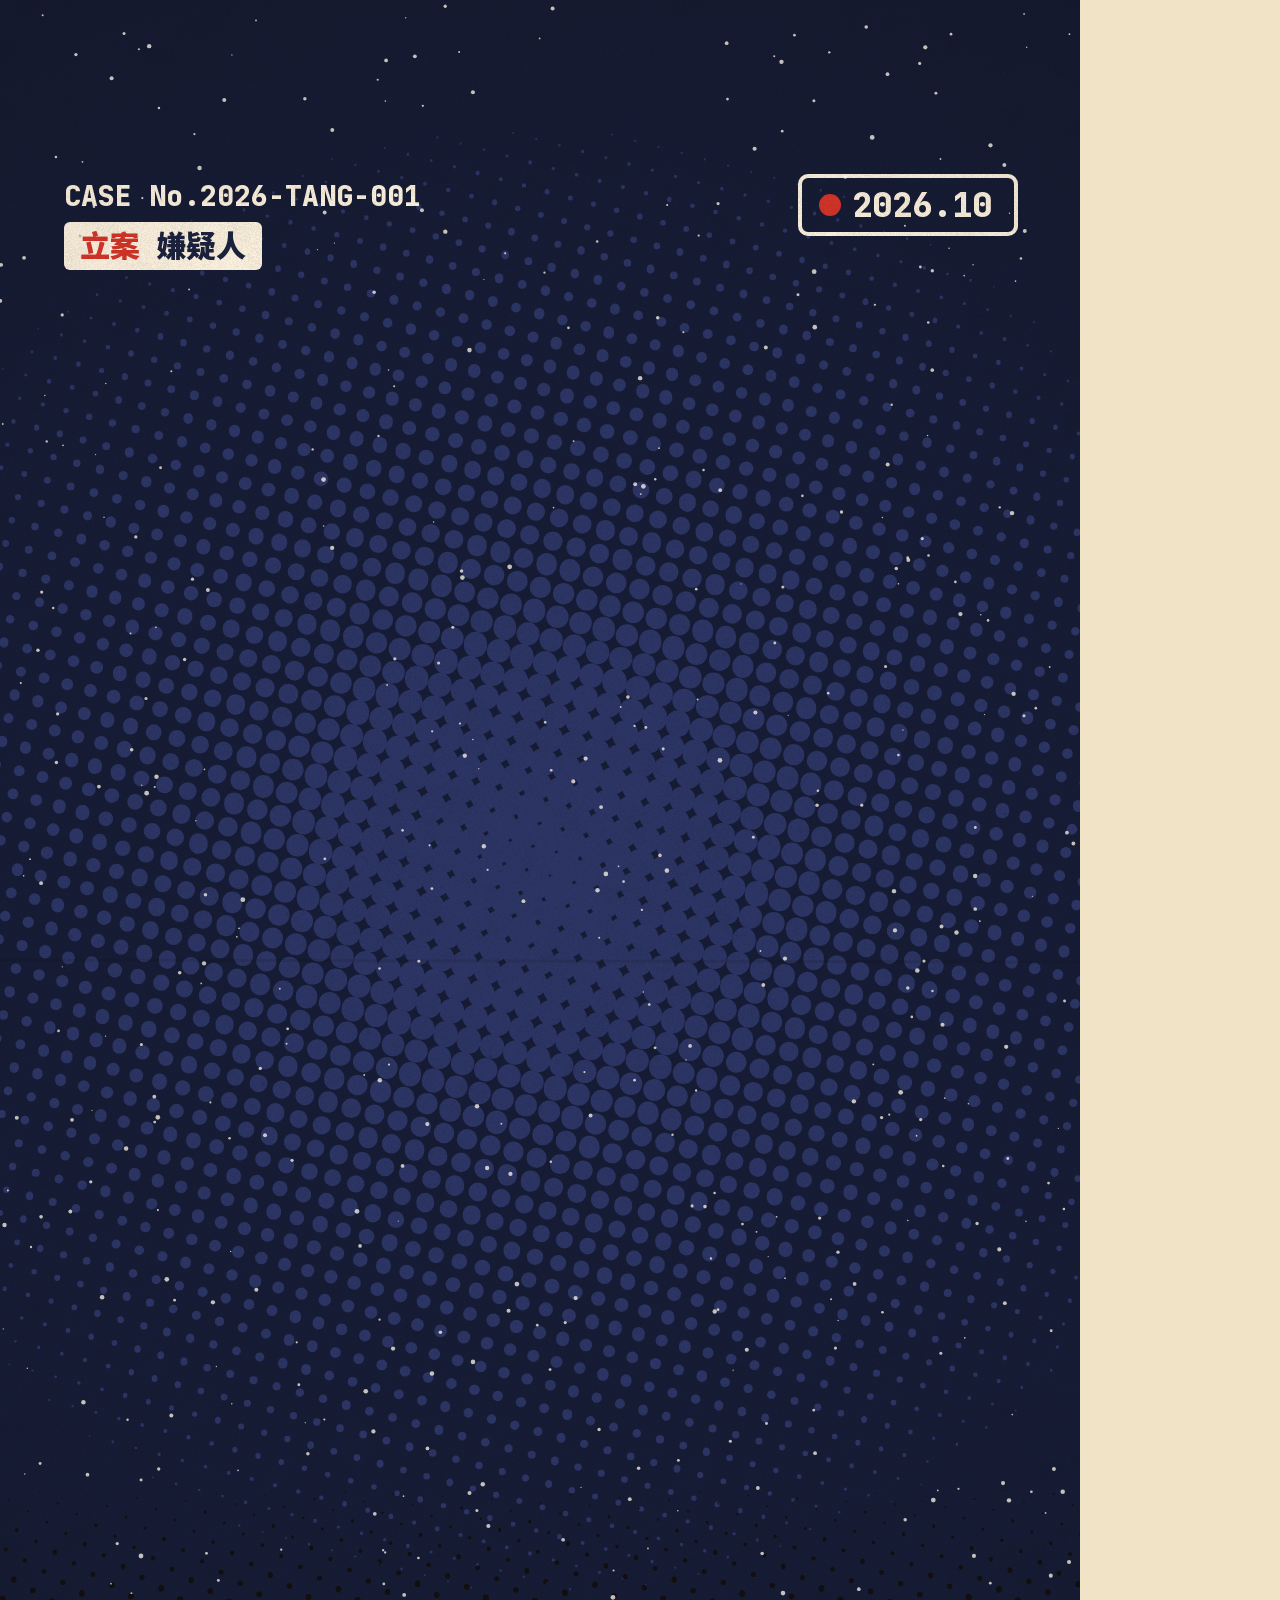
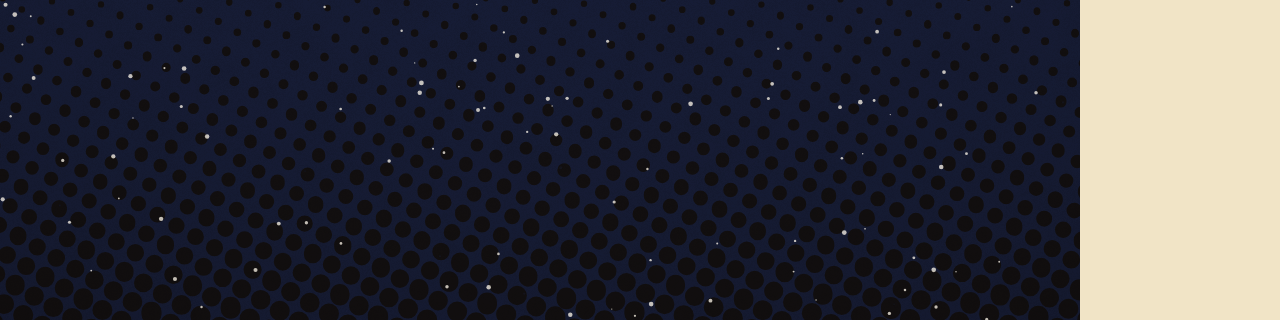
==== sugar-case-file/index.html @ 082db628 "Add 糖的案卷 (Sugar Case File) short film project Vertical 9:16 halftone-dossier film built with lemo-op" ====
<!doctype html>
<html lang="zh-CN">
<head>
<meta charset="utf-8">
<title>糖的案卷</title>
<link rel="stylesheet" href="fonts.css">
<style>
  html, body { margin: 0; width: 1080px; height: 1920px; overflow: hidden; background: #F1E4C6; }
  svg, canvas { position: absolute; left: 0; top: 0; width: 1080px; height: 1920px; }
  #paper { mix-blend-mode: multiply; pointer-events: none; }
  #fx { pointer-events: none; }
  .mul { mix-blend-mode: multiply; }
</style>
</head>
<body>
<svg id="stage" viewBox="0 0 1080 1920" xmlns="http://www.w3.org/2000/svg">
  <defs>
    <filter id="boil" x="-10%" y="-10%" width="120%" height="120%">
      <feTurbulence id="boilT" type="fractalNoise" baseFrequency="0.022" numOctaves="2" seed="1" result="w"/>
      <feDisplacementMap in="SourceGraphic" in2="w" scale="5" xChannelSelector="R" yChannelSelector="G" result="d"/>
      <feTurbulence type="fractalNoise" baseFrequency="0.75" numOctaves="2" seed="4" result="g"/>
      <feColorMatrix in="g" type="matrix" values="0 0 0 0 0  0 0 0 0 0  0 0 0 0 0  0 0 0 -22 15.2" result="gm"/>
      <feComposite in="d" in2="gm" operator="in"/>
    </filter>
    <filter id="stampInk" x="-10%" y="-10%" width="120%" height="120%">
      <feTurbulence type="fractalNoise" baseFrequency="0.04" numOctaves="3" seed="11" result="w"/>
      <feDisplacementMap in="SourceGraphic" in2="w" scale="7" xChannelSelector="R" yChannelSelector="G" result="d"/>
      <feTurbulence type="fractalNoise" baseFrequency="0.55" numOctaves="3" seed="21" result="g"/>
      <feColorMatrix in="g" type="matrix" values="0 0 0 0 0  0 0 0 0 0  0 0 0 0 0  0 0 0 -9 5.9" result="gm"/>
      <feComposite in="d" in2="gm" operator="in"/>
    </filter>
    <clipPath id="frameClip"><rect width="1080" height="1920"/></clipPath>
  </defs>
  <g clip-path="url(#frameClip)">
    <g id="cam"><g id="world"></g></g>
    <g id="caps"></g>
    <g id="hud"></g>
    <g id="wipe"></g>
    <rect id="flash" width="1080" height="1920" fill="#FFFFFF" opacity="0"/>
    <rect id="fade" width="1080" height="1920" fill="#1C2340" opacity="0"/>
  </g>
</svg>
<canvas id="paper" width="1080" height="1920"></canvas>
<canvas id="fx" width="1080" height="1920"></canvas>

<script>
// ============================================================
// 基础
// ============================================================
const NS = 'http://www.w3.org/2000/svg';
const W = 1080, H = 1920, FPS = 30;
const C = {
  paper: '#F1E4C6', navy: '#1C2340', caramel: '#C8834A', yellow: '#F5C518', red: '#D8352A', mint: '#3FA7A0',
  cream: '#FFF6E6', night: '#161C36', night2: '#2C3566', light: '#F8EFD9',
};
const F = {
  serif: "'Noto Serif SC'", cute: "'ZCOOL KuaiLe'", bagel: "'Bagel Fat One'",
  mono: "'JetBrains Mono', 'Noto Sans SC'", sans: "'Noto Sans SC'",
};
// 时间轴（单一来源；配音完成后按实测重排）
const TL = window.TL = {
  open: 0, mug: 1.7, hide: 3.6, blood: 8.6, c1: 15.0, c1b: 21.8, c1c: 26.8, c2: 31.6, c3: 41.6, c4: 50.2, c5: 55.8,
  board: 63.0, disguise: 65.2, verdict: 72.8, close: 84.2, end: 89.8, dur: 93.5,
};
const DUR = TL.dur;
// 字幕卡：口播原句（[文本, 关键词...]）
const CAPS = [
  [0.2, 1.9, '立案。嫌疑人：糖。', ['立案', '糖']],
  [1.9, 3.8, '藏身地点：你手里这杯全糖奶茶。', ['全糖奶茶']],
  [3.8, 8.6, '一大杯大约30多克，差不多8块方糖。', ['30多克', '8块方糖']],
  [8.6, 12.0, '而你全身血液里的糖，加起来只有4克左右。', ['4克']],
  [12.0, 14.9, '一口气灌进去七八倍，身体怎么收场？', ['七八倍']],
  [15.1, 17.2, '罪状一：累垮胰岛素。', ['累垮胰岛素']],
  [17.2, 19.4, '糖冲进血液，血糖猛涨，', ['血糖猛涨']],
  [19.4, 21.8, '胰腺紧急派出胰岛素去处理。', ['胰岛素']],
  [21.8, 25.0, '天天这样，细胞对胰岛素越来越不理睬，', ['不理睬']],
  [25.0, 26.8, '这叫胰岛素抵抗。', ['胰岛素抵抗']],
  [26.8, 29.4, '研究发现，每天多喝一份含糖饮料，', ['一份']],
  [29.4, 31.6, '2型糖尿病风险约高18%。', ['18%']],
  [31.6, 34.2, '罪状二：把肝脏变成脂肪仓库。', ['脂肪仓库']],
  [34.2, 36.6, '糖里的果糖主要由肝脏处理，', ['果糖']],
  [36.6, 39.6, '喝多了，肝脏就把它变成脂肪囤起来，', ['脂肪']],
  [39.6, 41.6, '时间长了，就是脂肪肝。', ['脂肪肝']],
  [41.6, 43.6, '罪状三：让皮肤变老。', ['皮肤变老']],
  [43.6, 46.0, '多余的糖粘在胶原蛋白上，', ['胶原蛋白']],
  [46.0, 47.8, '形成“糖化终产物”，', ['糖化终产物']],
  [47.8, 50.2, '皮肤失去弹性，更容易长皱纹。', ['皱纹']],
  [50.2, 52.0, '罪状四：腐蚀牙齿。', ['腐蚀牙齿']],
  [52.0, 54.0, '嘴里的细菌吃糖、吐酸，', ['吐酸']],
  [54.0, 55.8, '牙齿一点点被蛀空。', ['蛀空']],
  [55.8, 57.8, '罪状五：悄悄让你变胖。', ['变胖']],
  [57.8, 60.2, '用不完的糖最后变成脂肪，', ['脂肪']],
  [60.2, 63.0, '而喝下去的热量，偏偏最不顶饱。', ['最不顶饱']],
  [65.2, 67.2, '它最狡猾的是伪装：', ['伪装']],
  [67.2, 69.4, '标着“不另外加糖”的奶茶，', ['不另外加糖']],
  [69.4, 72.6, '检测出来每100克仍有约4克糖。', ['约4克糖']],
  [73.2, 76.0, '宣判：《中国居民膳食指南》建议，', ['宣判']],
  [76.0, 78.6, '成年人每天添加糖不超过50克，', ['50克']],
  [78.6, 80.6, '最好控制在25克以下。', ['25克']],
  [80.6, 83.4, '一杯全糖奶茶，就已经越过了这条线。', ['越过了这条线']],
  [84.4, 86.0, '不是一口都不能喝，', []],
  [86.0, 88.0, '是别天天喝、别喝全糖。', ['别天天喝', '别喝全糖']],
  [88.0, 89.8, '结案。', ['结案']],
  [90.0, 93.3, '关注我，复杂的事讲清楚。', ['复杂的事讲清楚']],
];

function el(tag, attrs = {}, parent) {
  const e = document.createElementNS(NS, tag);
  for (const k in attrs) e.setAttribute(k, attrs[k]);
  if (parent) parent.appendChild(e);
  return e;
}
function txt(parent, str, attrs) { const e = el('text', attrs, parent); e.textContent = str; return e; }
function tf(e, x = 0, y = 0, s = 1, r = 0, sy) {
  e.setAttribute('transform', `translate(${x.toFixed(2)} ${y.toFixed(2)}) rotate(${r.toFixed(2)}) scale(${s.toFixed(4)} ${(sy ?? s).toFixed(4)})`);
}
function op(e, o) { e.setAttribute('opacity', Math.max(0, Math.min(1, o)).toFixed(3)); }
function show(e, v) { e.style.display = v ? '' : 'none'; }
const clamp = (x, a = 0, b = 1) => Math.max(a, Math.min(b, x));
const seg = (t, a, b) => clamp((t - a) / (b - a));
const lerp = (a, b, p) => a + (b - a) * p;
const E = {
  out: p => 1 - Math.pow(1 - p, 3),
  in: p => p * p * p,
  io: p => p < .5 ? 4 * p * p * p : 1 - Math.pow(-2 * p + 2, 3) / 2,
  back: p => { const c = 1.9; return 1 + (c + 1) * Math.pow(p - 1, 3) + c * Math.pow(p - 1, 2); },
};
const pop = (t, t0, d = 0.35) => t < t0 ? 0 : E.back(seg(t, t0, t0 + d));
function rng(seed) { return () => { seed |= 0; seed = seed + 0x6D2B79F5 | 0; let t = Math.imul(seed ^ seed >>> 15, 1 | seed); t = t + Math.imul(t ^ t >>> 7, 61 | t) ^ t; return ((t ^ t >>> 14) >>> 0) / 4294967296; }; }
const mctx = document.createElement('canvas').getContext('2d');
function measure(str, size, family, weight = 900) { mctx.font = `${weight} ${size}px ${family}`; return mctx.measureText(str).width; }
// 落地挤压：保持体积
function squash(t, t0, amt = 0.22, k = 9) { if (t < t0) return 1; const a = t - t0; return 1 + amt * Math.cos(a * 22) * Math.exp(-a * k); }

// ---------- 逐字文字 ----------
function chars(parent, str, o) {
  const { x, y, size, family, weight = 900, fill = C.navy, anchor = 'start', ls = 0, shadow, stroke, sw = 0 } = o;
  const g = el('g', {}, parent);
  const arr = [...str];
  const widths = arr.map(c => measure(c, size, family, weight));
  const total = widths.reduce((a, b) => a + b, 0) + ls * (arr.length - 1);
  let cx = anchor === 'middle' ? x - total / 2 : anchor === 'end' ? x - total : x;
  const items = arr.map((ch, i) => {
    const cg = el('g', {}, g);
    const base = { x: 0, y: 0, 'font-size': size, 'font-family': family, 'font-weight': weight, 'text-anchor': 'middle' };
    if (shadow) txt(cg, ch, { ...base, x: shadow.dx, y: shadow.dy, fill: shadow.fill, class: 'mul' });
    const st = stroke ? { stroke, 'stroke-width': sw, 'paint-order': 'stroke', 'stroke-linejoin': 'round' } : {};
    txt(cg, ch, { ...base, fill, ...st });
    const it = { g: cg, x: cx + widths[i] / 2, y, w: widths[i], size };
    cx += widths[i] + ls;
    tf(cg, it.x, it.y);
    return it;
  });
  return { g, items, total, str };
}
function charsPop(c, t, t0, stagger = 0.06, d = 0.38, from = 70) {
  c.items.forEach((it, i) => {
    const s = t0 + i * stagger;
    const p = seg(t, s, s + d);
    const h = it.size * 0.35;
    if (t < s) { op(it.g, 0); return; }
    op(it.g, 1);
    const sc = E.back(p);
    const sq = 1 + 0.25 * Math.sin(p * Math.PI) * (1 - p);
    it.g.setAttribute('transform', `translate(${it.x} ${it.y + from * (1 - E.out(p))}) translate(0 ${-h}) scale(${(sc / sq).toFixed(3)} ${(sc * sq).toFixed(3)}) translate(0 ${h})`);
  });
}
const HL = (parent, str, x, y, size = 130, fill = C.navy, sh = C.caramel) =>
  chars(parent, str, { x, y, size, family: F.serif, fill, shadow: { fill: sh, dx: 8, dy: 8 } });

// ---------- 半调网点 ----------
function halftone(parent, { x0 = 0, y0 = 0, w = W, h = H, step = 22, angle = 15, color, f, maxK = 0.64 }) {
  const a = angle * Math.PI / 180, ca = Math.cos(a), sa = Math.sin(a);
  const n = Math.ceil(Math.hypot(w, h) / step / 2) + 2;
  let d = '';
  for (let i = -n; i <= n; i++) for (let j = -n; j <= n; j++) {
    const u = i * step, v = j * step;
    const x = x0 + w / 2 + u * ca - v * sa, y = y0 + h / 2 + u * sa + v * ca;
    if (x < x0 - step || x > x0 + w + step || y < y0 - step || y > y0 + h + step) continue;
    const s = clamp(f(x, y)); if (s < 0.05) continue;
    const r = s * step * maxK;
    d += `M${(x - r).toFixed(1)} ${y.toFixed(1)}a${r.toFixed(1)} ${r.toFixed(1)} 0 1 0 ${(2 * r).toFixed(1)} 0a${r.toFixed(1)} ${r.toFixed(1)} 0 1 0 ${(-2 * r).toFixed(1)} 0`;
  }
  return el('path', { d, fill: color }, parent);
}
const radial = (cx, cy, R, pw = 1.2) => (x, y) => Math.pow(clamp(1 - Math.hypot(x - cx, y - cy) / R), pw);
const edge = (R = 1100, pw = 1.6) => (x, y) => Math.pow(clamp(Math.hypot((x - 540) * 1.6, y - 960) / R - 0.4), pw) * 1.3;
const ramp = (y0, y1, a = 0, b = 1) => (x, y) => lerp(a, b, seg(y, y0, y1));
function bg(parent, color) { return el('rect', { x: -200, y: -200, width: W + 400, height: H + 400, fill: color }, parent); }
let clipN = 0;
function clipTo(parent, shapeTag, attrs) {
  const id = 'clp' + (clipN++);
  const cp = el('clipPath', { id }, document.querySelector('defs'));
  el(shapeTag, attrs, cp);
  return el('g', { 'clip-path': `url(#${id})` }, parent);
}

// 大号半调数字（出血）
function bigNum(parent, str, x, y, size, fill, dot) {
  const g = el('g', {}, parent);
  const id = 'num' + (clipN++);
  const cp = el('clipPath', { id }, document.querySelector('defs'));
  txt(cp, str, { x, y, 'font-size': size, 'font-family': F.bagel, 'text-anchor': 'middle' });
  txt(g, str, { x, y, 'font-size': size, 'font-family': F.bagel, 'text-anchor': 'middle', fill });
  const hg = el('g', { 'clip-path': `url(#${id})`, class: 'mul' }, g);
  halftone(hg, { x0: x - size, y0: y - size, w: size * 2, h: size * 1.2, step: 20, angle: 45, color: dot, f: radial(x + size * 0.3, y, size * 1.1, 0.8), maxK: 0.7 });
  return g;
}

// ---------- 印章 ----------
function stampEl(parent, str, { size = 180, color = C.red, family = F.sans, padX = 46, padY = 24, border = 12 } = {}) {
  const g = el('g', {}, parent);
  const inner = el('g', { filter: 'url(#stampInk)' }, g);
  const w = measure(str, size, family, 900) + padX * 2, h = size * 1.08 + padY * 2;
  el('rect', { x: -w / 2, y: -h / 2, width: w, height: h, rx: 22, fill: 'none', stroke: color, 'stroke-width': border }, inner);
  el('rect', { x: -w / 2 + border * 1.8, y: -h / 2 + border * 1.8, width: w - border * 3.6, height: h - border * 3.6, rx: 12, fill: 'none', stroke: color, 'stroke-width': border * 0.35 }, inner);
  txt(inner, str, { x: 0, y: size * 0.36, 'font-size': size, 'font-family': family, 'font-weight': 900, fill: color, 'text-anchor': 'middle' });
  return { g, w, h };
}
function stampAnim(s, t, t0, x, y, rot) {
  if (t < t0 - 0.09) { op(s.g, 0); return; }
  const p = seg(t, t0 - 0.09, t0);
  const after = Math.max(0, t - t0);
  const bounce = 1 + 0.05 * Math.sin(after * 30) * Math.exp(-after * 9);
  op(s.g, p < 1 ? 0.3 + 0.7 * p : 0.93);
  tf(s.g, x, y, lerp(2.6, 1, E.in(p)) * bounce, rot);
}
// 小标签条
function chipEl(parent, str, { size = 34, fill = C.navy, ink = C.cream, family = F.sans } = {}) {
  const g = el('g', {}, parent);
  const w = measure(str, size, family, 900) + 32;
  el('rect', { x: 0, y: -size * 0.95, width: w, height: size * 1.35, rx: 8, fill }, g);
  txt(g, str, { x: 16, y: 0, 'font-size': size, 'font-family': family, 'font-weight': 900, fill: ink });
  return { g, w };
}
const LW = 7;
const S = (fill, w = LW) => ({ fill, stroke: C.navy, 'stroke-width': w, 'stroke-linejoin': 'round', 'stroke-linecap': 'round' });

// ============================================================
// 角色：嫌疑人“方糖”
// ============================================================
function cubeChar(parent, { face = true, limbs = true } = {}) {
  const g = el('g', {}, parent);
  const body = el('g', { filter: 'url(#boil)' }, g);
  if (limbs) {
    el('path', { d: 'M -46 98 L -52 150 M 46 98 L 52 150', stroke: C.navy, 'stroke-width': 16, 'stroke-linecap': 'round', fill: 'none' }, body);
    el('path', { d: 'M -70 154 L -40 154 M 40 154 L 72 154', stroke: C.navy, 'stroke-width': 18, 'stroke-linecap': 'round' }, body);
  }
  const armL = el('g', {}, body), armR = el('g', {}, body);
  if (limbs) {
    el('path', { d: 'M 0 0 Q -40 10 -62 44', stroke: C.navy, 'stroke-width': 16, 'stroke-linecap': 'round', fill: 'none' }, armL);
    el('path', { d: 'M 0 0 Q 40 10 62 44', stroke: C.navy, 'stroke-width': 16, 'stroke-linecap': 'round', fill: 'none' }, armR);
  }
  tf(armL, -100, 10); tf(armR, 128, -6);
  // 立方体三面
  el('path', { d: 'M -100 -100 L -60 -140 L 140 -140 L 100 -100 Z', ...S(C.light) }, body);
  el('path', { d: 'M 100 -100 L 140 -140 L 140 60 L 100 100 Z', ...S(C.yellow) }, body);
  el('rect', { x: -100, y: -100, width: 200, height: 200, rx: 18, ...S(C.cream) }, body);
  // 晶体闪点
  const sp = 'M0 -9 L2.5 -2.5 L9 0 L2.5 2.5 L0 9 L-2.5 2.5 L-9 0 L-2.5 -2.5 Z';
  for (const [x, y, s] of [[-70, -70, 1], [70, 72, 0.8], [-66, 66, 0.7], [20, -122, 0.8], [118, -30, 0.8]])
    el('path', { d: sp, fill: C.navy, transform: `translate(${x} ${y}) scale(${s})` }, body);
  const c = { g, body, armL, armR };
  if (face) {
    const fg = el('g', {}, body);
    const mkEye = (x) => {
      const eg = el('g', {}, fg);
      const open = el('g', {}, eg);
      const pupil = el('g', {}, open);
      el('ellipse', { cx: 0, cy: 0, rx: 15, ry: 20, fill: C.navy }, pupil);
      el('circle', { cx: 5, cy: -8, r: 6.5, fill: C.cream }, pupil);
      el('circle', { cx: -5, cy: 8, r: 2.8, fill: C.cream }, pupil);
      const lid = el('rect', { x: -22, y: -26, width: 44, height: 0, fill: C.cream }, eg);
      const closed = el('path', { d: 'M -18 0 Q 0 12 18 0', fill: 'none', stroke: C.navy, 'stroke-width': 6, 'stroke-linecap': 'round' }, eg);
      const brow = el('path', { d: 'M -20 0 L 20 0', stroke: C.navy, 'stroke-width': 7, 'stroke-linecap': 'round' }, eg);
      return { g: eg, open, pupil, lid, closed, brow, x, y: -14 };
    };
    c.eyeL = mkEye(-40); c.eyeR = mkEye(40);
    c.mouth = el('path', { d: '', fill: 'none', stroke: C.navy, 'stroke-width': 6, 'stroke-linecap': 'round', 'stroke-linejoin': 'round' }, fg);
    el('ellipse', { cx: -66, cy: 30, rx: 15, ry: 8, fill: C.caramel, opacity: 0.55 }, fg);
    el('ellipse', { cx: 66, cy: 30, rx: 15, ry: 8, fill: C.caramel, opacity: 0.55 }, fg);
    setCube(c, {});
  }
  return c;
}
// lid: 上眼皮下压 0..1（狡猾眯眼）；brow: 眉毛角度（正=得意/坏笑）；mouth: smirk|o|sad|flat|grin
function setCube(c, { open = 1, lid = 0, lookX = 0, lookY = 0, brow = 0, browY = -34, mouth = 'smirk', armL = 0, armR = 0 }) {
  for (const [e, sgn] of [[c.eyeL, -1], [c.eyeR, 1]]) {
    tf(e.g, e.x, e.y);
    show(e.open, open > 0.18); show(e.closed, open <= 0.18);
    e.open.setAttribute('transform', `scale(1 ${Math.max(open, 0.18).toFixed(3)})`);
    tf(e.pupil, lookX, lookY);
    e.lid.setAttribute('height', (lid * 26).toFixed(1));
    show(e.lid, open > 0.18 && lid > 0);
    e.brow.setAttribute('transform', `translate(0 ${browY}) rotate(${sgn * brow})`);
  }
  const M = {
    smirk: 'M -26 44 Q 0 58 30 36', o: 'M -12 40 Q 0 26 12 40 Q 0 62 -12 40 Z', sad: 'M -24 54 Q 0 38 24 54',
    flat: 'M -20 46 L 20 46', grin: 'M -30 38 Q 0 70 30 38 Z',
  };
  c.mouth.setAttribute('d', M[mouth]);
  c.mouth.setAttribute('fill', mouth === 'o' || mouth === 'grin' ? C.navy : 'none');
  c.armL.setAttribute('transform', `translate(-100 10) rotate(${armL})`);
  c.armR.setAttribute('transform', `translate(128 -6) rotate(${armR})`);
}
function blinkAt(t, times, d = 0.16) {
  let o = 1;
  for (const b of times) { const p = seg(t, b, b + d); if (p > 0 && p < 1) o = Math.min(o, Math.abs(1 - 2 * p)); }
  return o;
}
// 无脸小方糖
function miniCube(parent, s = 1) {
  const g = el('g', { transform: `scale(${s})` }, parent);
  el('path', { d: 'M -30 -30 L -18 -42 L 42 -42 L 30 -30 Z', ...S(C.light, 5) }, g);
  el('path', { d: 'M 30 -30 L 42 -42 L 42 18 L 30 30 Z', ...S(C.yellow, 5) }, g);
  el('rect', { x: -30, y: -30, width: 60, height: 60, rx: 6, ...S(C.cream, 5) }, g);
  el('path', { d: 'M -14 -12 l 3 6 l 6 3 l -6 3 l -3 6 l -3 -6 l -6 -3 l 6 -3 Z', fill: C.navy }, g);
  return g;
}

// ============================================================
// 道具
// ============================================================
// 奶茶杯：中心 (0,0) 为杯身中部；约 300×460
function milkTea(parent, { label = '全糖', pearls = true, xray = 0 } = {}) {
  const g = el('g', {}, parent);
  const b = el('g', { filter: 'url(#boil)' }, g);
  // 吸管
  el('path', { d: 'M 30 -250 L 80 -390 L 112 -380 L 64 -246 Z', ...S(C.red, 6) }, b);
  el('path', { d: 'M 50 -300 L 96 -296 M 60 -330 L 103 -326', stroke: C.cream, 'stroke-width': 6, 'stroke-linecap': 'round' }, b);
  const cup = 'M -150 -220 L 150 -220 L 118 230 Q 116 250 96 250 L -96 250 Q -116 250 -118 230 Z';
  el('path', { d: cup, ...S(C.cream) }, b);
  const inner = clipTo(b, 'path', { d: cup });
  el('rect', { x: -170, y: -170, width: 340, height: 440, fill: C.caramel }, inner);
  halftone(inner, { x0: -170, y0: -180, w: 340, h: 440, step: 18, angle: 30, color: C.navy, f: (x, y) => 0.15 + 0.35 * seg(y, -150, 250) + 0.25 * seg(Math.abs(x), 60, 150), maxK: 0.6 }).setAttribute('class', 'mul');
  // 液面
  el('path', { d: 'M -146 -170 Q 0 -150 146 -170', fill: 'none', stroke: C.navy, 'stroke-width': 5 }, inner);
  if (pearls) {
    const r = rng(7);
    for (let i = 0; i < 26; i++) {
      const y = 180 + r() * 60 - (i % 3) * 22, x = -110 + (i * 37) % 220 + r() * 10;
      el('circle', { cx: x, cy: y, r: 17, fill: C.navy }, inner);
      el('circle', { cx: x - 5, cy: y - 6, r: 4.5, fill: C.cream, opacity: 0.8 }, inner);
    }
  }
  // X 光：藏在杯里的方糖
  const xr = el('g', {}, inner);
  for (let i = 0; i < 8; i++) {
    const cg = el('g', { transform: `translate(${-78 + (i % 3) * 78 + (i > 5 ? 39 : 0)} ${-90 + Math.floor(i / 3) * 86}) rotate(${(i * 23) % 30 - 15})` }, xr);
    el('rect', { x: -32, y: -32, width: 64, height: 64, rx: 8, fill: C.cream, stroke: C.yellow, 'stroke-width': 6, 'stroke-dasharray': '10 7' }, cg);
  }
  op(xr, xray);
  // 盖子
  el('path', { d: 'M -166 -222 Q -166 -246 -140 -250 L 140 -250 Q 166 -246 166 -222 Z', ...S(C.light) }, b);
  // 标签
  const lab = el('g', { transform: 'translate(0 40) rotate(-4)' }, b);
  const lw = measure(label, 54, F.sans, 900) + 50;
  el('rect', { x: -lw / 2, y: -42, width: lw, height: 84, rx: 10, ...S(C.yellow, 6) }, lab);
  const lt = txt(lab, label, { x: 0, y: 19, 'font-size': 54, 'font-family': F.sans, 'font-weight': 900, fill: C.navy, 'text-anchor': 'middle' });
  return { g, xr, lab, lt };
}
// 证物袋
function evidenceBag(parent) {
  const g = el('g', {}, parent);
  el('rect', { x: -230, y: -330, width: 460, height: 660, rx: 24, fill: C.night2, opacity: 0.0 }, g);
  const content = el('g', {}, g);
  const front = el('g', {}, g);
  el('rect', { x: -230, y: -330, width: 460, height: 660, rx: 24, fill: 'none', stroke: C.cream, 'stroke-width': 7 }, front);
  // 塑料反光：网点斜带
  const sh = clipTo(front, 'rect', { x: -230, y: -330, width: 460, height: 660, rx: 24 });
  halftone(sh, { x0: -260, y0: -360, w: 520, h: 720, step: 18, angle: 20, color: C.cream, f: (x, y) => Math.pow(clamp(1 - Math.abs((x + y * 0.5) - 60) / 90), 1.4) * 0.7, maxK: 0.55 });
  el('rect', { x: -230, y: -330, width: 460, height: 92, rx: 22, fill: C.red }, front);
  el('rect', { x: -230, y: -260, width: 460, height: 22, fill: C.red }, front);
  txt(front, '证 物  EVIDENCE', { x: 0, y: -272, 'font-size': 40, 'font-family': F.mono, 'font-weight': 800, fill: C.cream, 'text-anchor': 'middle' });
  el('path', { d: 'M -230 -226 L 230 -226', stroke: C.cream, 'stroke-width': 5, 'stroke-dasharray': '16 10' }, front);
  const tag = el('g', { transform: 'translate(110 250) rotate(-6)' }, front);
  el('rect', { x: -110, y: -46, width: 220, height: 92, rx: 8, ...S(C.cream, 5) }, tag);
  txt(tag, 'No.001', { x: 0, y: -6, 'font-size': 34, 'font-family': F.mono, 'font-weight': 800, fill: C.navy, 'text-anchor': 'middle' });
  txt(tag, '全糖奶茶 ×1', { x: 0, y: 32, 'font-size': 28, 'font-family': F.sans, 'font-weight': 900, fill: C.navy, 'text-anchor': 'middle' });
  return { g, content };
}
// 胰岛素信使
function messenger(parent) {
  const g = el('g', {}, parent);
  const b = el('g', { filter: 'url(#boil)' }, g);
  el('path', { d: 'M -14 34 L -18 58 M 14 34 L 18 58', stroke: C.navy, 'stroke-width': 9, 'stroke-linecap': 'round' }, b);
  el('circle', { cx: 0, cy: 0, r: 40, ...S(C.mint, 6) }, b);
  el('circle', { cx: -12, cy: -6, r: 6, fill: C.navy });
  el('circle', { cx: -13, cy: -6, r: 6, fill: C.navy }, b);
  el('circle', { cx: 13, cy: -6, r: 6, fill: C.navy }, b);
  el('path', { d: 'M -10 12 Q 0 20 10 12', fill: 'none', stroke: C.navy, 'stroke-width': 5, 'stroke-linecap': 'round' }, b);
  // 钥匙
  const k = el('g', { transform: 'translate(46 6) rotate(20)' }, b);
  el('circle', { cx: 0, cy: 0, r: 12, ...S(C.yellow, 5) }, k);
  el('path', { d: 'M 10 0 L 42 0 M 32 0 L 32 10 M 40 0 L 40 8', stroke: C.navy, 'stroke-width': 6, 'stroke-linecap': 'round' }, k);
  return g;
}
// 细胞（带门）
function cellEl(parent) {
  const g = el('g', {}, parent);
  const b = el('g', { filter: 'url(#boil)' }, g);
  el('path', { d: 'M -200 40 C -210 -120 -90 -200 20 -190 C 160 -180 220 -80 206 40 C 196 160 90 210 -10 204 C -130 198 -192 150 -200 40 Z', ...S(C.light) }, b);
  halftone(clipTo(b, 'path', { d: 'M -200 40 C -210 -120 -90 -200 20 -190 C 160 -180 220 -80 206 40 C 196 160 90 210 -10 204 C -130 198 -192 150 -200 40 Z' }), { x0: -220, y0: -220, w: 450, h: 450, step: 18, angle: 60, color: C.caramel, f: radial(60, -40, 260, 0.8), maxK: 0.5 }).setAttribute('class', 'mul');
  el('circle', { cx: 60, cy: -50, r: 52, ...S(C.caramel, 6) }, b);
  const door = el('g', { transform: 'translate(-150 60)' }, b);
  el('rect', { x: -44, y: -80, width: 88, height: 140, rx: 10, ...S(C.navy, 6) }, door);
  el('circle', { cx: 26, cy: -6, r: 7, fill: C.yellow }, door);
  // 门上“请勿打扰”牌
  const sign = el('g', { transform: 'translate(-150 -60) rotate(-6)' }, b);
  el('rect', { x: -64, y: -26, width: 128, height: 52, rx: 6, ...S(C.cream, 5) }, sign);
  txt(sign, '已读不回', { x: 0, y: 12, 'font-size': 28, 'font-family': F.cute, fill: C.red, 'text-anchor': 'middle' });
  return { g, door, sign };
}
// 肝脏
function liverEl(parent) {
  const g = el('g', {}, parent);
  const d = 'M -280 -40 C -300 -150 -150 -200 20 -180 C 190 -160 300 -120 290 -50 C 280 20 180 60 60 120 C -40 170 -150 190 -230 120 C -280 80 -272 20 -280 -40 Z';
  const b = el('g', { filter: 'url(#boil)' }, g);
  const body = el('path', { d, ...S(C.caramel) }, b);
  const inside = clipTo(b, 'path', { d });
  const fat = el('g', {}, inside);
  const r = rng(31); const drops = [];
  for (let i = 0; i < 34; i++) {
    const x = -250 + r() * 520, y = -170 + r() * 300;
    const dg = el('g', { transform: `translate(${x} ${y})` }, fat);
    el('circle', { cx: 0, cy: 0, r: 22 + r() * 16, ...S(C.yellow, 5) }, dg);
    el('circle', { cx: -7, cy: -8, r: 6, fill: C.cream }, dg);
    drops.push({ g: dg, x, y, t: r() });
  }
  el('path', { d, fill: 'none', stroke: C.navy, 'stroke-width': LW }, b);
  // 仓库大门
  const door = el('g', { transform: 'translate(-60 40)' }, b);
  el('rect', { x: -70, y: -70, width: 140, height: 110, rx: 6, ...S(C.navy, 6) }, door);
  for (let i = 0; i < 5; i++) el('path', { d: `M -62 ${-52 + i * 20} L 62 ${-52 + i * 20}`, stroke: C.caramel, 'stroke-width': 4 }, door);
  const sign = el('g', { transform: 'translate(60 -110) rotate(3)' }, b);
  el('rect', { x: -110, y: -32, width: 220, height: 62, rx: 6, ...S(C.cream, 5) }, sign);
  txt(sign, '脂肪仓库', { x: 0, y: 14, 'font-size': 38, 'font-family': F.sans, 'font-weight': 900, fill: C.navy, 'text-anchor': 'middle' });
  return { g, body, drops };
}
function crate(parent, label = '果糖') {
  const g = el('g', {}, parent);
  const b = el('g', { filter: 'url(#boil)' }, g);
  el('rect', { x: -48, y: -48, width: 96, height: 96, rx: 6, ...S(C.yellow, 6) }, b);
  el('path', { d: 'M -48 -48 L 48 48 M 48 -48 L -48 48', stroke: C.caramel, 'stroke-width': 6 }, b);
  el('rect', { x: -40, y: -18, width: 80, height: 36, rx: 4, fill: C.cream, stroke: C.navy, 'stroke-width': 4 }, b);
  txt(b, label, { x: 0, y: 11, 'font-size': 26, 'font-family': F.sans, 'font-weight': 900, fill: C.navy, 'text-anchor': 'middle' });
  return g;
}
// 牙齿（臼齿）
function toothEl(parent) {
  const g = el('g', {}, parent);
  const d = 'M -170 -150 C -170 -230 -90 -240 -40 -200 C -10 -180 10 -180 40 -200 C 90 -240 170 -230 170 -150 C 170 -60 140 0 120 80 C 104 150 96 230 70 240 C 40 250 30 150 0 120 C -30 150 -40 250 -70 240 C -96 230 -104 150 -120 80 C -140 0 -170 -60 -170 -150 Z';
  const b = el('g', { filter: 'url(#boil)' }, g);
  el('path', { d, ...S(C.cream) }, b);
  const inside = clipTo(b, 'path', { d });
  const holes = [];
  for (const [x, y, R] of [[-70, -140, 70], [60, -120, 60], [0, -40, 80], [-90, 20, 50]]) {
    const hg = el('g', {}, inside);
    halftone(hg, { x0: x - R * 1.3, y0: y - R * 1.3, w: R * 2.6, h: R * 2.6, step: 16, angle: 30, color: C.navy, f: radial(x, y, R, 0.6), maxK: 0.72 });
    holes.push(hg);
  }
  el('path', { d, fill: 'none', stroke: C.navy, 'stroke-width': LW }, b);
  el('path', { d: 'M -120 -170 Q -100 -200 -70 -196', fill: 'none', stroke: C.light, 'stroke-width': 10, 'stroke-linecap': 'round' }, b);
  return { g, holes };
}
function germ(parent, col = C.mint) {
  const g = el('g', {}, parent);
  const b = el('g', { filter: 'url(#boil)' }, g);
  for (let i = 0; i < 8; i++) { const a = i / 8 * 6.283; el('path', { d: `M ${Math.cos(a) * 30} ${Math.sin(a) * 30} L ${Math.cos(a) * 46} ${Math.sin(a) * 46}`, stroke: C.navy, 'stroke-width': 6, 'stroke-linecap': 'round' }, b); }
  el('circle', { cx: 0, cy: 0, r: 34, ...S(col, 6) }, b);
  el('path', { d: 'M -18 -12 L -6 -6 M 18 -12 L 6 -6', stroke: C.navy, 'stroke-width': 5, 'stroke-linecap': 'round' }, b);
  const mouth = el('ellipse', { cx: 0, cy: 12, rx: 13, ry: 9, fill: C.navy }, b);
  return { g, mouth };
}
// 仪表
function gauge(parent, label, col) {
  const g = el('g', {}, parent);
  el('path', { d: 'M -150 0 A 150 150 0 0 1 150 0 Z', ...S(C.cream) }, g);
  el('path', { d: 'M 75 -130 A 150 150 0 0 1 150 0 L 120 0 A 120 120 0 0 0 60 -104 Z', fill: C.red }, g);
  for (let i = 0; i <= 10; i++) { const a = Math.PI * (1 - i / 10); el('path', { d: `M ${Math.cos(a) * 128} ${-Math.sin(a) * 128} L ${Math.cos(a) * 146} ${-Math.sin(a) * 146}`, stroke: C.navy, 'stroke-width': 5 }, g); }
  el('path', { d: 'M -150 0 A 150 150 0 0 1 150 0 Z', fill: 'none', stroke: C.navy, 'stroke-width': LW }, g);
  const needle = el('g', {}, g);
  el('path', { d: 'M 0 -8 L 124 0 L 0 8 Z', fill: C.navy }, needle);
  el('circle', { cx: 0, cy: 0, r: 16, ...S(col, 5) }, g);
  txt(g, label, { x: 0, y: 64, 'font-size': 46, 'font-family': F.sans, 'font-weight': 900, fill: C.navy, 'text-anchor': 'middle' });
  return { g, needle };
}
function polaroid(parent, label, drawFn) {
  const g = el('g', {}, parent);
  el('rect', { x: -86, y: -96, width: 172, height: 200, rx: 4, ...S(C.cream, 5) }, g);
  const pic = clipTo(g, 'rect', { x: -70, y: -80, width: 140, height: 130 });
  el('rect', { x: -70, y: -80, width: 140, height: 130, fill: C.light }, pic);
  drawFn(el('g', { transform: 'translate(0 -15)' }, pic));
  el('rect', { x: -70, y: -80, width: 140, height: 130, fill: 'none', stroke: C.navy, 'stroke-width': 4 }, g);
  txt(g, label, { x: 0, y: 88, 'font-size': 26, 'font-family': F.sans, 'font-weight': 900, fill: C.navy, 'text-anchor': 'middle' });
  el('circle', { cx: 0, cy: -96, r: 12, ...S(C.red, 4) }, g);
  return g;
}
function sticky(parent, str, col) {
  const g = el('g', {}, parent);
  el('rect', { x: -190, y: -80, width: 380, height: 160, ...S(col, 6) }, g);
  el('rect', { x: -70, y: -96, width: 140, height: 34, fill: C.light, opacity: 0.85, transform: 'rotate(-3)' }, g);
  txt(g, str, { x: 0, y: 26, 'font-size': 72, 'font-family': F.cute, fill: C.navy, 'text-anchor': 'middle' });
  return g;
}
function folder(parent, label) {
  const g = el('g', {}, parent);
  el('path', { d: 'M -300 -200 L -300 -236 Q -300 -246 -290 -246 L -130 -246 Q -120 -246 -114 -236 L -100 -200 Z', ...S(C.caramel) }, g);
  el('rect', { x: -300, y: -210, width: 600, height: 420, rx: 10, ...S(C.caramel) }, g);
  halftone(clipTo(g, 'rect', { x: -300, y: -210, width: 600, height: 420 }), { x0: -320, y0: -230, w: 640, h: 460, step: 20, angle: 30, color: C.navy, f: radial(260, 180, 520, 1.3), maxK: 0.5 }).setAttribute('class', 'mul');
  el('rect', { x: -300, y: -210, width: 600, height: 420, rx: 10, fill: 'none', stroke: C.navy, 'stroke-width': LW }, g);
  const lab = el('g', { transform: 'translate(-60 -80)' }, g);
  el('rect', { x: -170, y: -46, width: 340, height: 92, rx: 6, ...S(C.cream, 5) }, lab);
  txt(lab, label, { x: 0, y: 18, 'font-size': 46, 'font-family': F.sans, 'font-weight': 900, fill: C.navy, 'text-anchor': 'middle' });
  return g;
}

// ============================================================
// 舞台
// ============================================================
const world = document.getElementById('world');
const cam = document.getElementById('cam');
const flash = document.getElementById('flash');
const fade = document.getElementById('fade');
const scenes = [];
function scene(t0, t1, build) {
  const g = el('g', {}, world);
  const s = { g, t0, t1 };
  s.update = build(g, s);
  scenes.push(s);
  return s;
}
// 镜头组：缩放中心 (cx, cy)
function view(g, t, { s = 1, cx = 540, cy = 900, dx = 0, dy = 0 } = {}) {
  g.setAttribute('transform', `translate(${(cx * (1 - s) + dx).toFixed(2)} ${(cy * (1 - s) + dy).toFixed(2)}) scale(${s.toFixed(4)})`);
}
// 章节牌（罪状 N）
function countHeader(parent, n, title, lines, numFill, dot) {
  bigNum(parent, String(n), 900, 760, 720, numFill, dot);
  const chip = chipEl(parent, '罪状' + '一二三四五'[n - 1], { size: 44, fill: C.red });
  tf(chip.g, 70, 330);
  const hs = lines.map((ln, i) => HL(parent, ln, 64, 480 + i * 150, 132));
  return { chip, hs };
}
function headerAnim(h, t, t0) {
  op(h.chip.g, t >= t0 ? 1 : 0);
  tf(h.chip.g, 70, 330 + 30 * (1 - E.back(seg(t, t0, t0 + 0.35))));
  h.hs.forEach((c, i) => charsPop(c, t, t0 + 0.15 + i * 0.3, 0.06));
}

const SHAKES = [], FLASHES = [];
window.EV = [];
const ev = (t, type, extra = {}) => window.EV.push({ t: +t.toFixed(3), type, ...extra });

function buildAll() {
  // ---------------- S1 立案：证物袋 ----------------
  scene(TL.open, TL.mug, (g) => {
    bg(g, C.night);
    halftone(g, { color: C.night2, step: 24, angle: 15, f: radial(540, 860, 760, 0.9), maxK: 0.66 });
    const v = el('g', {}, g);
    const bag = evidenceBag(v);
    const cup = milkTea(bag.content);
    tf(cup.g, 0, 30, 0.82);
    const st = stampEl(g, '立案', { size: 200, color: C.red });
    const t0 = TL.open;
    ev(t0 + 0.05, 'whoosh'); ev(t0 + 0.42, 'bag'); ev(t0 + 0.55, 'shutter'); ev(t0 + 0.75, 'stamp', { big: 1 });
    SHAKES.push([t0 + 0.75, 22, 0.35]); FLASHES.push([t0 + 0.55, 0.85]);
    return (t) => {
      const u = t - t0;
      const p = E.back(seg(u, 0.0, 0.42));
      tf(bag.g, 540, lerp(-500, 880, p), 1, lerp(-8, -3, p));
      view(v, t, { s: lerp(1, 1.04, seg(u, 0.5, 1.7)), cy: 880 });
      stampAnim(st, t, t0 + 0.75, 560, 1060, -9);
    };
  });

  // ---------------- S2 嫌疑人照 ----------------
  scene(TL.mug, TL.hide, (g) => {
    bg(g, C.paper);
    halftone(g, { color: C.mint, step: 22, angle: 15, f: radial(540, 900, 620, 0.9), maxK: 0.62 });
    // 身高尺（单位：克）
    const chart = el('g', {}, g);
    for (let i = 0; i <= 8; i++) {
      const y = 1180 - i * 80;
      el('path', { d: `M 120 ${y} L 960 ${y}`, stroke: C.navy, 'stroke-width': i % 2 ? 3 : 6, opacity: 0.85 }, chart);
      if (i % 2 === 0) txt(chart, `${i * 5}g`, { x: 112, y: y + 12, 'font-size': 34, 'font-family': F.mono, 'font-weight': 800, fill: C.navy, 'text-anchor': 'end' });
    }
    const v = el('g', {}, g);
    const cube = cubeChar(v);
    // 名牌
    const plate = el('g', {}, g);
    el('rect', { x: -300, y: -70, width: 600, height: 150, rx: 10, fill: C.navy }, plate);
    txt(plate, '嫌疑人：糖', { x: 0, y: 4, 'font-size': 64, 'font-family': F.sans, 'font-weight': 900, fill: C.cream, 'text-anchor': 'middle' });
    txt(plate, 'SUGAR · No.001', { x: 0, y: 56, 'font-size': 32, 'font-family': F.mono, 'font-weight': 800, fill: C.yellow, 'text-anchor': 'middle' });
    const h = HL(g, '嫌疑人', 64, 470, 150);
    const t0 = TL.mug;
    ev(t0, 'wipe'); ev(t0 + 0.35, 'plop'); ev(t0 + 0.7, 'shutter'); ev(t0 + 1.25, 'shutter');
    FLASHES.push([t0 + 0.7, 0.9], [t0 + 1.25, 0.6]);
    return (t) => {
      const u = t - t0;
      charsPop(h, t, t0 + 0.1);
      const p = seg(u, 0.1, 0.45);
      const sq = squash(t, t0 + 0.45);
      tf(cube.g, 540, lerp(1500, 860, E.out(p)), 1.25 / sq, 0, 1.25 * sq);
      const startled = u > 0.7 && u < 1.1;
      setCube(cube, { open: startled ? 1.25 : blinkAt(t, [t0 + 1.6]), lid: startled ? 0 : 0.35, brow: startled ? -10 : 14, mouth: startled ? 'o' : 'smirk', lookX: startled ? 0 : 4, armL: startled ? -40 : 0, armR: startled ? 40 : 0 });
      tf(plate, 540, lerp(1460, 1150, E.back(seg(u, 0.3, 0.7))));
      view(v, t, { s: lerp(1, 1.06, seg(u, 0.5, 1.9)), cy: 860 });
    };
  });

  // ---------------- S3 藏身地点：杯里 8 块方糖 ----------------
  scene(TL.hide, TL.blood, (g) => {
    bg(g, C.paper);
    halftone(g, { color: C.yellow, step: 24, angle: 20, f: radial(820, 640, 700, 1.0), maxK: 0.66 });
    halftone(g, { color: C.caramel, step: 22, angle: 70, f: edge(1100, 1.6), maxK: 0.6 }).setAttribute('class', 'mul');
    const h = HL(g, '藏身地点', 64, 430, 130);
    const v = el('g', {}, g);
    const cup = milkTea(v);
    const num = el('g', {}, g);
    bigNum(num, '30+', 0, 0, 260, C.yellow, C.caramel);
    txt(num, 'g', { x: 230, y: 0, 'font-size': 120, 'font-family': F.bagel, fill: C.navy });
    const cubes = []; const t0 = TL.hide;
    for (let i = 0; i < 8; i++) { const cg = el('g', {}, v); miniCube(cg, 1.15); cubes.push(cg); ev(t0 + 2.3 + i * 0.22, 'ding', { n: i }); }
    const eq = el('g', {}, g);
    txt(eq, '≈ 8 块方糖', { x: 0, y: 0, 'font-size': 96, 'font-family': F.serif, 'font-weight': 900, fill: C.navy, 'text-anchor': 'middle' });
    ev(t0, 'wipe'); ev(t0 + 1.2, 'scan'); ev(t0 + 2.0, 'boom');
    return (t) => {
      const u = t - t0;
      charsPop(h, t, t0 + 0.1);
      const zoom = lerp(1.0, 1.08, E.io(seg(u, 0.4, 1.6)));
      tf(cup.g, lerp(540, 330, E.io(seg(u, 2.0, 2.6))), 860, lerp(1.05, 0.85, E.io(seg(u, 2.0, 2.6))) * zoom);
      op(cup.xr, seg(u, 1.0, 1.5) * (1 - seg(u, 2.2, 2.6)));
      // 方糖跳出排成两排
      cubes.forEach((c, i) => {
        const s0 = 2.3 + i * 0.22, p = seg(u, s0, s0 + 0.4);
        if (u < s0) { op(c, 0); return; }
        op(c, 1);
        const tx = 160 + (i % 4) * 110, ty = 1170 + Math.floor(i / 4) * 0;
        const x = lerp(330, 620 + (i % 4) * 105, E.out(p)), y = lerp(760, 640 + Math.floor(i / 4) * 110, E.out(p)) - Math.sin(p * Math.PI) * 200;
        const sq = squash(t, t0 + s0 + 0.4, 0.25);
        tf(c, x, y, 1 / sq, (1 - p) * 180, sq);
      });
      op(num, u > 1.9 ? 1 : 0); tf(num, 690, 1170, E.back(seg(u, 1.9, 2.25)) * 0.85, -4);
      op(eq, u > 4.0 ? 1 : 0); tf(eq, 780, 920 - 30 * (1 - E.back(seg(u, 4.0, 4.35))), 0.9);
      view(v, t, { s: 1 });
    };
  });

  // ---------------- S4 血液对比：天平 ----------------
  scene(TL.blood, TL.c1, (g) => {
    bg(g, C.paper);
    halftone(g, { color: C.red, step: 22, angle: 15, f: radial(220, 820, 520, 1.3), maxK: 0.58 });
    halftone(g, { color: C.yellow, step: 24, angle: 65, f: radial(860, 860, 560, 1.1), maxK: 0.64 }).setAttribute('class', 'mul');
    const h1 = HL(g, '全身血液里', 64, 430, 112);
    const h2 = HL(g, '只有 4 克', 64, 570, 112, C.navy, C.red);
    const v = el('g', {}, g);
    // 支架
    el('path', { d: 'M 540 1240 L 540 760', stroke: C.navy, 'stroke-width': 16, 'stroke-linecap': 'round' }, v);
    el('path', { d: 'M 420 1250 L 660 1250', stroke: C.navy, 'stroke-width': 18, 'stroke-linecap': 'round' }, v);
    const beam = el('g', {}, v);
    el('path', { d: 'M -360 0 L 360 0', stroke: C.navy, 'stroke-width': 14, 'stroke-linecap': 'round' }, beam);
    el('circle', { cx: 0, cy: 0, r: 22, ...S(C.yellow, 6) }, beam);
    const panL = el('g', {}, v), panR = el('g', {}, v);
    for (const p of [panL, panR]) {
      el('path', { d: 'M 0 0 L -110 170 M 0 0 L 110 170', stroke: C.navy, 'stroke-width': 5 }, p);
      el('path', { d: 'M -130 170 Q 0 240 130 170 Z', ...S(C.cream) }, p);
    }
    // 左盘：一滴血 + 4g
    const drop = el('g', { transform: 'translate(0 120)' }, panL);
    el('path', { d: 'M 0 -60 C 20 -30 40 -10 40 14 C 40 38 22 54 0 54 C -22 54 -40 38 -40 14 C -40 -10 -20 -30 0 -60 Z', ...S(C.red, 6) }, drop);
    txt(panL, '4g', { x: 0, y: 290, 'font-size': 64, 'font-family': F.bagel, fill: C.navy, 'text-anchor': 'middle' });
    // 右盘：一堆方糖
    const pile = el('g', {}, panR);
    const pc = [];
    for (let i = 0; i < 8; i++) { const c = el('g', {}, pile); miniCube(c, 0.9); pc.push(c); }
    txt(panR, '30g+', { x: 0, y: 290, 'font-size': 64, 'font-family': F.bagel, fill: C.navy, 'text-anchor': 'middle' });
    const times = el('g', {}, g);
    bigNum(times, '7~8×', 0, 0, 220, C.red, C.navy);
    const q = chars(g, '？', { x: 900, y: 600, size: 260, family: F.serif, fill: C.red, shadow: { fill: C.caramel, dx: 8, dy: 8 } });
    const t0 = TL.blood;
    ev(t0, 'wipe'); ev(t0 + 3.6, 'slam'); ev(t0 + 4.0, 'creak'); ev(t0 + 5.4, 'boom');
    SHAKES.push([t0 + 3.6, 18, 0.3]);
    return (t) => {
      const u = t - t0;
      charsPop(h1, t, t0 + 0.1); charsPop(h2, t, t0 + 1.0);
      // 方糖落下 3.4–3.6，横梁倾斜
      const drop = seg(u, 3.3, 3.6);
      const tilt = u < 3.6 ? -8 * E.out(seg(u, 0.4, 1.0)) : lerp(-8, 24, E.back(seg(u, 3.6, 4.1)));
      const a = tilt * Math.PI / 180;
      tf(beam, 540, 760, 1, tilt);
      const lx = 540 - 300 * Math.cos(a), ly = 760 - 300 * Math.sin(a);
      const rx = 540 + 300 * Math.cos(a), ry = 760 + 300 * Math.sin(a);
      tf(panL, lx, ly); tf(panR, rx, ry);
      pc.forEach((c, i) => tf(c, -70 + (i % 4) * 46, lerp(-900, 140 - Math.floor(i / 4) * 52, E.in(drop)), 1, (i * 17) % 20 - 10));
      op(times, u > 5.4 ? 1 : 0); tf(times, 560, 640, E.back(seg(u, 5.4, 5.75)), -5);
      show(h1.g, u < 5.3); show(h2.g, u < 5.3);
      charsPop(q, t, t0 + 4.9, 0.06, 0.4, 80);
      view(v, t, { s: lerp(1, 1.06, seg(u, 3.6, 6.4)), cx: 700, cy: 900 });
    };
  });

  // ---------------- S5a 罪状一：血糖猛涨 + 胰腺派信使 ----------------
  scene(TL.c1, TL.c1b, (g) => {
    bg(g, C.paper);
    const hdr = countHeader(g, 1, '', ['累垮胰岛素'], C.yellow, C.caramel);
    const v = el('g', {}, g);
    // 血糖曲线卡片
    const card = el('g', { transform: 'translate(70 700)' }, v);
    el('rect', { x: 0, y: 0, width: 600, height: 380, rx: 10, ...S(C.cream, 6) }, card);
    txt(card, '血糖', { x: 24, y: 52, 'font-size': 36, 'font-family': F.sans, 'font-weight': 900, fill: C.navy });
    el('path', { d: 'M 40 340 L 570 340 M 40 340 L 40 80', stroke: C.navy, 'stroke-width': 5 }, card);
    const pts = []; for (let i = 0; i <= 60; i++) { const x = i / 60; const y = x < 0.25 ? 0.15 : x < 0.45 ? 0.15 + 0.8 * E.out((x - 0.25) / 0.2) : 0.95 - 0.55 * E.io(clamp((x - 0.45) / 0.55)); pts.push([40 + x * 520, 330 - y * 240]); }
    const curve = el('path', { d: 'M' + pts.map(p => p.map(n => n.toFixed(1)).join(' ')).join(' L '), fill: 'none', stroke: C.red, 'stroke-width': 10, 'stroke-linecap': 'round', 'stroke-linejoin': 'round' }, card);
    const len = 900; curve.setAttribute('stroke-dasharray', len);
    const boom = chars(card, '猛涨!', { x: 300, y: 120, size: 64, family: F.cute, weight: 400, fill: C.cream, stroke: C.navy, sw: 10 });
    // 胰腺 + 信使
    const panc = el('g', { transform: 'translate(820 1110)' }, v);
    const pb = el('g', { filter: 'url(#boil)' }, panc);
    el('path', { d: 'M -150 20 C -170 -30 -120 -60 -60 -40 C 0 -20 40 -60 110 -50 C 170 -40 180 20 130 40 C 60 70 -20 50 -80 60 C -130 66 -146 50 -150 20 Z', ...S(C.caramel) }, pb);
    halftone(clipTo(pb, 'path', { d: 'M -150 20 C -170 -30 -120 -60 -60 -40 C 0 -20 40 -60 110 -50 C 170 -40 180 20 130 40 C 60 70 -20 50 -80 60 C -130 66 -146 50 -150 20 Z' }), { x0: -180, y0: -80, w: 380, h: 160, step: 16, angle: 40, color: C.navy, f: () => 0.35, maxK: 0.5 }).setAttribute('class', 'mul');
    txt(panc, '胰腺', { x: 0, y: -80, 'font-size': 40, 'font-family': F.sans, 'font-weight': 900, fill: C.navy, 'text-anchor': 'middle' });
    const alarm = el('g', { transform: 'translate(980 980)' }, v);
    el('path', { d: 'M -40 30 L -30 -20 Q 0 -50 30 -20 L 40 30 Z', ...S(C.red, 6) }, alarm);
    const ray = el('path', { d: 'M -70 -40 L -50 -30 M 70 -40 L 50 -30 M 0 -80 L 0 -60', stroke: C.red, 'stroke-width': 8, 'stroke-linecap': 'round' }, alarm);
    const ms = []; for (let i = 0; i < 4; i++) ms.push(messenger(v));
    const t0 = TL.c1;
    ev(t0, 'hit'); ev(t0 + 2.3, 'riser'); ev(t0 + 4.4, 'alarm');
    for (let i = 0; i < 4; i++) ev(t0 + 4.8 + i * 0.25, 'pop', { n: i });
    SHAKES.push([t0, 14, 0.25]);
    return (t) => {
      const u = t - t0;
      headerAnim(hdr, t, t0);
      op(card, u > 2.0 ? 1 : 0); tf(card, 70, lerp(1500, 720, E.back(seg(u, 2.0, 2.4))));
      curve.setAttribute('stroke-dashoffset', (len * (1 - E.io(seg(u, 2.4, 3.6)))).toFixed(1));
      charsPop(boom, t, t0 + 3.0, 0.05);
      op(panc, u > 4.2 ? 1 : 0);
      tf(panc, 820, 1110 + 40 * (1 - E.back(seg(u, 4.2, 4.5))), 1, 0);
      op(alarm, u > 4.4 ? 1 : 0); op(ray, Math.floor(u * 6) % 2);
      ms.forEach((m, i) => {
        const s0 = 4.8 + i * 0.25, p = seg(u, s0, s0 + 0.9);
        op(m, u > s0 ? 1 : 0);
        const x = lerp(820, 200 + i * 140, E.out(p)), y = lerp(1110, 1150 - (i % 2) * 70, E.out(p)) - Math.sin(p * Math.PI) * 160;
        tf(m, x, y, 0.85 + 0.15 * Math.abs(Math.sin(u * 9 + i)), Math.sin(u * 10 + i) * 6);
      });
      view(v, t, { s: lerp(1, 1.05, seg(u, 2.0, 6.8)), cx: 400, cy: 900 });
    };
  });

  // ---------------- S5b 胰岛素抵抗：细胞已读不回 ----------------
  scene(TL.c1b, TL.c1c, (g) => {
    bg(g, C.paper);
    halftone(g, { color: C.mint, step: 22, angle: 15, f: radial(540, 980, 700, 1.0), maxK: 0.6 });
    const h = HL(g, '胰岛素抵抗', 64, 430, 132, C.navy, C.mint);
    const v = el('g', {}, g);
    const cell = cellEl(v);
    tf(cell.g, 640, 960, 1.15);
    const ms = []; for (let i = 0; i < 3; i++) ms.push(messenger(v));
    const knock = chars(g, '咚咚咚', { x: 120, y: 760, size: 64, family: F.cute, weight: 400, fill: C.cream, stroke: C.navy, sw: 10 });
    const zz = chars(g, 'Zzz', { x: 780, y: 700, size: 70, family: F.cute, weight: 400, fill: C.navy });
    const t0 = TL.c1b;
    ev(t0, 'wipe');
    for (let k = 0; k < 3; k++) for (let i = 0; i < 3; i++) ev(t0 + 0.9 + k * 1.3 + i * 0.12, 'knock');
    ev(t0 + 3.4, 'buzzer');
    return (t) => {
      const u = t - t0;
      charsPop(h, t, t0 + 3.2, 0.06);
      // 信使敲门，一次比一次没劲
      ms.forEach((m, i) => {
        const base = 0.2 + i * 0.15;
        const tired = seg(u, 1.0, 4.6);
        const k = Math.max(0, Math.sin((u - 0.9) * 14 + i)) * (1 - tired * 0.8);
        tf(m, lerp(-120, 200 - i * 90, E.out(seg(u, base, base + 0.5))) + k * 10, 1090 + i * 40 + tired * 30, 0.9, -10 * k + tired * 18);
      });
      op(knock.g, u > 0.9 ? 1 - seg(u, 3.6, 3.9) : 0);
      charsPop(knock, t, t0 + 0.9, 0.1);
      op(zz.g, u > 1.6 ? 1 : 0); zz.g.setAttribute("transform", `translate(0 ${(-10 * Math.sin(u * 3)).toFixed(1)})`);
      view(v, t, { s: lerp(1, 1.12, E.io(seg(u, 0.4, 4.6))), cx: 380, cy: 1020 });
    };
  });

  // ---------------- S5c 研究数据：18% ----------------
  scene(TL.c1c, TL.c2, (g) => {
    bg(g, C.navy);
    halftone(g, { color: C.night2, step: 24, angle: 15, f: radial(540, 900, 900, 0.8), maxK: 0.66 });
    const v = el('g', {}, g);
    const doc = el('g', {}, v);
    el('rect', { x: -420, y: -460, width: 840, height: 920, rx: 6, ...S(C.cream, 6) }, doc);
    txt(doc, '研究发现', { x: -370, y: -360, 'font-size': 56, 'font-family': F.sans, 'font-weight': 900, fill: C.navy });
    el('path', { d: 'M -370 -330 L 370 -330', stroke: C.navy, 'stroke-width': 5 }, doc);
    // 一份饮料 = 一个杯子图标
    const ic = el('g', { transform: 'translate(-250 -170) scale(0.42)' }, doc);
    milkTea(ic, { label: '+1份', pearls: false });
    txt(doc, '每天多喝', { x: -60, y: -210, 'font-size': 52, 'font-family': F.sans, 'font-weight': 900, fill: C.navy });
    txt(doc, '一份含糖饮料', { x: -60, y: -140, 'font-size': 52, 'font-family': F.sans, 'font-weight': 900, fill: C.navy });
    txt(doc, '2型糖尿病风险', { x: -370, y: 30, 'font-size': 60, 'font-family': F.sans, 'font-weight': 900, fill: C.navy });
    const big = el('g', {}, doc);
    bigNum(big, '18%', 0, 0, 300, C.red, C.navy);
    const arrow = el('path', { d: 'M -40 60 L 0 0 L 40 60 M 0 0 L 0 140', fill: 'none', stroke: C.red, 'stroke-width': 26, 'stroke-linecap': 'round', 'stroke-linejoin': 'round' }, doc);
    txt(doc, '约', { x: -360, y: 320, 'font-size': 90, 'font-family': F.serif, 'font-weight': 900, fill: C.navy });
    const t0 = TL.c1c;
    ev(t0, 'wipe'); ev(t0 + 0.2, 'paper'); ev(t0 + 2.7, 'boom'); ev(t0 + 2.6, 'riser');
    SHAKES.push([t0 + 2.7, 14, 0.3]);
    return (t) => {
      const u = t - t0;
      tf(doc, 540, lerp(1900, 860, E.back(seg(u, 0.1, 0.55))), 1, lerp(6, -2, seg(u, 0.1, 0.6)));
      op(big, u > 2.6 ? 1 : 0); tf(big, 70, 330, E.back(seg(u, 2.6, 2.95)));
      op(arrow, u > 2.8 ? 1 : 0); arrow.setAttribute('transform', `translate(330 ${150 - 20 * E.back(seg(u, 2.8, 3.1))})`);
      // 快速变焦进网点
      const z = u < 2.4 ? 1 : lerp(1, 1.35, E.io(seg(u, 2.4, 3.2)));
      view(v, t, { s: z, cx: 540, cy: 1160 });
    };
  });

  // ---------------- S6 罪状二：肝脏 = 脂肪仓库 ----------------
  scene(TL.c2, TL.c3, (g) => {
    bg(g, C.paper);
    const hdr = countHeader(g, 2, '', ['肝脏变成', '脂肪仓库'], C.caramel, C.navy);
    const v = el('g', {}, g);
    halftone(v, { color: C.yellow, step: 22, angle: 20, f: radial(560, 1040, 520, 1.2), maxK: 0.62 });
    const liver = liverEl(v);
    tf(liver.g, 560, 1050, 1);
    const crates = []; for (let i = 0; i < 4; i++) crates.push(crate(v));
    const fatT = chars(g, '脂肪肝', { x: 540, y: 1250, size: 96, family: F.serif, fill: C.red, anchor: 'middle', shadow: { fill: C.caramel, dx: 6, dy: 6 } });
    const t0 = TL.c2;
    ev(t0, 'hit'); SHAKES.push([t0, 14, 0.25]);
    for (let i = 0; i < 4; i++) ev(t0 + 2.8 + i * 0.5, 'beep', { n: i });
    for (let i = 0; i < 6; i++) ev(t0 + 5.2 + i * 0.35, 'plop', { n: i });
    ev(t0 + 8.1, 'stampSmall');
    return (t) => {
      const u = t - t0;
      headerAnim(hdr, t, t0);
      op(liver.g, u > 0.7 ? 1 : 0);
      const sq = squash(t, t0 + 1.1, 0.15);
      const swell = 1 + 0.12 * E.io(seg(u, 5.0, 8.0));
      tf(liver.g, 560, lerp(1700, 1050, E.out(seg(u, 0.7, 1.1))), swell / sq, 0, swell * sq);
      crates.forEach((c, i) => {
        const s0 = 2.6 + i * 0.5, p = seg(u, s0, s0 + 0.8);
        op(c, p > 0 && p < 1 ? 1 : 0);
        tf(c, lerp(1160, 520, E.io(p)), 1090 + Math.abs(Math.sin(p * 9)) * -14, 0.9 * (1 - 0.6 * seg(p, 0.75, 1)));
      });
      liver.drops.forEach((d, i) => {
        const s0 = 5.0 + d.t * 2.8;
        const p = E.back(seg(u, s0, s0 + 0.3));
        d.g.setAttribute('transform', `translate(${d.x} ${d.y}) scale(${p.toFixed(3)})`);
      });
      op(fatT.g, u > 8.0 ? 1 : 0); charsPop(fatT, t, t0 + 8.0, 0.08);
      view(v, t, { s: lerp(1, 1.08, E.io(seg(u, 2.2, 9.6))), cx: 560, cy: 1050 });
    };
  });

  // ---------------- S7 罪状三：胶原蛋白被糖粘住 ----------------
  scene(TL.c3, TL.c4, (g) => {
    bg(g, C.paper);
    const hdr = countHeader(g, 3, '', ['让皮肤变老'], C.mint, C.navy);
    const v = el('g', {}, g);
    // 皮肤剖面：上层表皮 + 弹簧网
    const skinTop = el('path', { d: '', ...S(C.caramel) }, v);
    const springs = [];
    for (let i = 0; i < 6; i++) springs.push(el('path', { d: '', fill: 'none', stroke: C.mint, 'stroke-width': 12, 'stroke-linecap': 'round', 'stroke-linejoin': 'round' }, v));
    el('rect', { x: 60, y: 1180, width: 960, height: 60, ...S(C.caramel) }, v);
    const glue = [];
    for (let i = 0; i < 6; i++) { const c = el('g', {}, v); miniCube(c, 0.8); glue.push(c); }
    const tag = el('g', {}, g);
    el('rect', { x: -260, y: -56, width: 520, height: 112, rx: 12, ...S(C.yellow, 6) }, tag);
    txt(tag, '糖化终产物', { x: 0, y: 4, 'font-size': 54, 'font-family': F.sans, 'font-weight': 900, fill: C.navy, 'text-anchor': 'middle' });
    txt(tag, 'AGEs', { x: 0, y: 46, 'font-size': 30, 'font-family': F.mono, 'font-weight': 800, fill: C.navy, 'text-anchor': 'middle' });
    const boing = chars(g, 'boing~', { x: 700, y: 760, size: 64, family: F.cute, weight: 400, fill: C.cream, stroke: C.navy, sw: 10 });
    const t0 = TL.c3;
    ev(t0, 'hit'); SHAKES.push([t0, 14, 0.25]);
    ev(t0 + 2.0, 'boing'); for (let i = 0; i < 6; i++) ev(t0 + 2.6 + i * 0.25, 'sticky', { n: i });
    ev(t0 + 4.4, 'stampSmall'); ev(t0 + 6.4, 'creak');
    return (t) => {
      const u = t - t0;
      headerAnim(hdr, t, t0);
      const stiff = E.io(seg(u, 3.0, 5.0)), sag = E.io(seg(u, 6.2, 8.0));
      const bounce = (1 - stiff) * Math.sin(u * 9) * 22 * seg(u, 1.6, 2.0);
      // 表皮：皱纹逐渐出现
      let d = 'M 60 820';
      for (let x = 60; x <= 1020; x += 20) d += ` L ${x} ${(820 + bounce + sag * (40 + 26 * Math.sin(x / 34))).toFixed(1)}`;
      d += ' L 1020 870 L 60 870 Z';
      skinTop.setAttribute('d', d.replace('870 L 60 870', `${880 + sag * 60} L 60 ${880 + sag * 60}`));
      springs.forEach((sp, i) => {
        const x = 140 + i * 160, top = 880 + bounce + sag * 50, bot = 1180;
        let p = `M ${x} ${top}`;
        const n = 9, amp = lerp(36, 8, stiff);
        for (let k = 1; k <= n; k++) p += ` L ${x + (k % 2 ? amp : -amp)} ${lerp(top, bot, k / n).toFixed(1)}`;
        sp.setAttribute('d', p);
        sp.setAttribute('stroke', stiff > 0.5 ? C.caramel : C.mint);
      });
      glue.forEach((c, i) => {
        const s0 = 2.6 + i * 0.25, p = seg(u, s0, s0 + 0.35);
        op(c, u > s0 ? 1 : 0);
        tf(c, 140 + i * 160 + 10, lerp(500, 1030 + (i % 2) * 40, E.in(p)), 1, (1 - p) * 200);
      });
      op(boing.g, u > 1.6 && u < 3.0 ? 1 : 0); charsPop(boing, t, t0 + 1.6, 0.05);
      op(tag, u > 4.4 ? 1 : 0); tf(tag, 540, 720 - 40 * (1 - E.back(seg(u, 4.4, 4.75))), 1, -3);
      // 网点放大（看更近）
      const z = lerp(1, 1.18, E.io(seg(u, 5.6, 8.4)));
      view(v, t, { s: z, cx: 540, cy: 900 });
    };
  });

  // ---------------- S8 罪状四：牙齿 ----------------
  scene(TL.c4, TL.c5, (g) => {
    bg(g, C.paper);
    const hdr = countHeader(g, 4, '', ['腐蚀牙齿'], C.red, C.navy);
    const v = el('g', {}, g);
    const tooth = toothEl(v);
    tf(tooth.g, 560, 1000, 1.25);
    const gs = []; for (let i = 0; i < 3; i++) gs.push(germ(v, [C.mint, C.yellow, C.caramel][i]));
    const bubbles = el('g', {}, v); const bs = [];
    for (let i = 0; i < 10; i++) bs.push(el('circle', { r: 0, fill: C.yellow, stroke: C.navy, 'stroke-width': 4 }, bubbles));
    const crunch = chars(g, '咔嚓', { x: 160, y: 760, size: 72, family: F.cute, weight: 400, fill: C.cream, stroke: C.navy, sw: 10 });
    const t0 = TL.c4;
    ev(t0, 'hit'); SHAKES.push([t0, 18, 0.25]);
    for (let i = 0; i < 6; i++) ev(t0 + 1.8 + i * 0.3, 'munch', { n: i });
    for (let i = 0; i < 4; i++) ev(t0 + 3.6 + i * 0.4, 'crack', { n: i });
    return (t) => {
      const u = t - t0;
      headerAnim(hdr, t, t0);
      op(tooth.g, u > 0.6 ? 1 : 0);
      tf(tooth.g, 560, lerp(1800, 1000, E.back(seg(u, 0.6, 1.0))), 1.25);
      gs.forEach((gm, i) => {
        const x = [330, 560, 790][i], y = [780, 740, 790][i];
        op(gm.g, u > 1.4 + i * 0.15 ? 1 : 0);
        tf(gm.g, x, y + Math.sin(u * 12 + i) * 6 - 30 * (1 - E.back(seg(u, 1.4 + i * 0.15, 1.75 + i * 0.15))), 1);
        gm.mouth.setAttribute('ry', (6 + 8 * Math.abs(Math.sin(u * 14 + i))).toFixed(1));
      });
      bs.forEach((b, i) => {
        const s0 = 2.2 + i * 0.18, p = seg(u, s0, s0 + 1.2);
        b.setAttribute('cx', (300 + (i * 97) % 520).toFixed(1));
        b.setAttribute('cy', (820 - p * 160).toFixed(1));
        b.setAttribute('r', (p > 0 && p < 1 ? 10 + 14 * Math.sin(p * Math.PI) : 0).toFixed(1));
      });
      tooth.holes.forEach((hg, i) => {
        const p = E.back(seg(u, 3.6 + i * 0.4, 3.9 + i * 0.4));
        op(hg, p > 0 ? 1 : 0);
      });
      op(crunch.g, u > 3.6 ? 1 : 0); charsPop(crunch, t, t0 + 3.6, 0.06);
      view(v, t, { s: lerp(1, 1.1, E.io(seg(u, 1.0, 5.6))), cx: 560, cy: 960 });
    };
  });

  // ---------------- S9 罪状五：变胖、不顶饱 ----------------
  scene(TL.c5, TL.board, (g) => {
    bg(g, C.paper);
    const hdr = countHeader(g, 5, '', ['悄悄让你', '变胖'], C.yellow, C.red);
    const v = el('g', {}, g);
    // 腰带
    const belt = el('g', { transform: 'translate(0 0)' }, v);
    const bellyD = 'M 80 760 Q 540 700 1000 760 L 1000 960 Q 540 1040 80 960 Z';
    el('path', { d: bellyD, ...S(C.light) }, belt);
    el('path', { d: 'M 80 830 Q 540 790 1000 830 L 1000 900 Q 540 870 80 900 Z', ...S(C.navy, 5) }, belt);
    for (let i = 0; i < 5; i++) el('circle', { cx: 380 + i * 60, cy: 848 - Math.sin(i / 4 * 3.14) * 4, r: 9, fill: C.cream }, belt);
    const buckle = el('g', {}, belt);
    el('rect', { x: -60, y: -55, width: 120, height: 110, rx: 14, fill: 'none', stroke: C.yellow, 'stroke-width': 16 }, buckle);
    el('rect', { x: -60, y: -55, width: 120, height: 110, rx: 14, fill: 'none', stroke: C.navy, 'stroke-width': 4 }, buckle);
    el('path', { d: 'M -10 0 L 60 0', stroke: C.yellow, 'stroke-width': 12 }, buckle);
    const g1 = gauge(v, '热量', C.red), g2 = gauge(v, '饱腹感', C.mint);
    const t0 = TL.c5;
    ev(t0, 'hit'); SHAKES.push([t0, 14, 0.25]);
    for (let i = 0; i < 3; i++) ev(t0 + 2.2 + i * 0.6, 'click', { n: i });
    ev(t0 + 4.8, 'alarm'); ev(t0 + 5.8, 'deflate');
    return (t) => {
      const u = t - t0;
      headerAnim(hdr, t, t0);
      op(belt, u > 1.2 ? 1 : 0);
      tf(belt, 0, lerp(700, -40, E.back(seg(u, 1.2, 1.6))), 1);
      const notch = Math.min(3, Math.floor(seg(u, 2.2, 4.0) * 3 + (u >= 2.2 ? 1 : 0)));
      const bx = 380 + 60 * notch;
      tf(buckle, bx - 70, 860 + 8 * squash(t, t0 + 2.2 + (notch - 1) * 0.6, 1, 12) - 8, 1);
      op(g1.g, u > 4.0 ? 1 : 0); op(g2.g, u > 4.0 ? 1 : 0);
      tf(g1.g, 300, 1160 - 40 * (1 - E.back(seg(u, 4.0, 4.35))), 0.92);
      tf(g2.g, 780, 1160 - 40 * (1 - E.back(seg(u, 4.15, 4.5))), 0.92);
      const a1 = lerp(-180, -12, E.out(seg(u, 4.4, 5.0))) + (u > 5 ? Math.sin(u * 40) * 2 : 0);
      const a2 = lerp(-180, -160, E.out(seg(u, 5.6, 6.2)));
      g1.needle.setAttribute('transform', `rotate(${a1.toFixed(2)})`);
      g2.needle.setAttribute('transform', `rotate(${a2.toFixed(2)})`);
      view(v, t, { s: 1 + 0.006 * Math.exp(-((u % 0.652) / 0.07)) });
    };
  });

  // ---------------- S10 证据板（标志镜头：拉远） ----------------
  scene(TL.board, TL.disguise, (g) => {
    bg(g, C.night);
    const v = el('g', {}, g);
    // 软木板
    el('rect', { x: 40, y: 260, width: 1000, height: 1300, rx: 14, ...S(C.caramel) }, v);
    halftone(clipTo(v, 'rect', { x: 40, y: 260, width: 1000, height: 1300 }), { x0: 40, y0: 260, w: 1000, h: 1300, step: 18, angle: 35, color: C.navy, f: (x, y) => 0.25 + 0.2 * Math.sin(x * 0.05) * Math.sin(y * 0.045), maxK: 0.45 }).setAttribute('class', 'mul');
    // 人体轮廓
    el('path', { d: 'M 540 380 C 600 380 630 430 630 480 C 630 540 600 570 570 580 L 690 620 C 730 640 740 700 740 760 L 740 1000 L 690 1000 L 680 800 L 670 1080 L 640 1420 L 570 1420 L 550 1100 L 530 1100 L 510 1420 L 440 1420 L 410 1080 L 400 800 L 390 1000 L 340 1000 L 340 760 C 340 700 350 640 390 620 L 510 580 C 480 570 450 540 450 480 C 450 430 480 380 540 380 Z', fill: C.light, stroke: C.navy, 'stroke-width': 6, 'stroke-dasharray': '18 10' }, v);
    const cup = el('g', { transform: 'translate(170 1380) scale(0.36)' }, v); milkTea(cup);
    const spots = [
      ['胰岛素', 700, 760, (p) => { el('path', { d: 'M -60 30 L -20 30 L 0 -40 L 20 40 L 60 -20', fill: 'none', stroke: C.red, 'stroke-width': 9 }, p); }],
      ['脂肪肝', 380, 820, (p) => { el('ellipse', { cx: 0, cy: 0, rx: 58, ry: 36, ...S(C.caramel, 5) }, p); el('circle', { cx: 10, cy: 0, r: 16, ...S(C.yellow, 4) }, p); }],
      ['皮肤', 860, 480, (p) => { el('path', { d: 'M -60 0 Q -30 -20 0 0 T 60 0', fill: 'none', stroke: C.navy, 'stroke-width': 8 }, p); el('path', { d: 'M -60 24 Q -30 4 0 24 T 60 24', fill: 'none', stroke: C.navy, 'stroke-width': 8 }, p); }],
      ['牙齿', 260, 470, (p) => { el('path', { d: 'M -40 -40 Q 0 -60 40 -40 L 30 40 L 10 20 L -10 40 L -30 40 Z', ...S(C.cream, 5) }, p); el('circle', { cx: 0, cy: -10, r: 12, fill: C.navy }, p); }],
      ['腰围', 860, 1110, (p) => { el('rect', { x: -60, y: -18, width: 120, height: 36, ...S(C.navy, 4) }, p); el('rect', { x: -20, y: -26, width: 40, height: 52, fill: 'none', stroke: C.yellow, 'stroke-width': 8 }, p); }],
    ];
    const strings = el('g', {}, v);
    const pins = spots.map(([lab, x, y, fn], i) => {
      const pg = polaroid(v, lab, fn); return { pg, x, y, rot: (i * 7) % 14 - 7 };
    });
    const ls = spots.map(([, x, y]) => el('path', { d: `M 170 1300 L ${x} ${y - 96}`, stroke: C.red, 'stroke-width': 5, fill: 'none' }, strings));
    const t0 = TL.board;
    ev(t0, 'whoosh'); for (let i = 0; i < 5; i++) ev(t0 + 0.5 + i * 0.12, 'pin', { n: i });
    ev(t0 + 1.3, 'twang'); SHAKES.push([t0 + 1.3, 10, 0.3]);
    return (t) => {
      const u = t - t0;
      pins.forEach((p, i) => tf(p.pg, p.x, p.y, 0.95, p.rot + (u > 1.3 ? Math.sin((u - 1.3) * 18) * 4 * Math.exp(-(u - 1.3) * 4) : 0)));
      ls.forEach((l, i) => { const p = seg(u, 0.5 + i * 0.12, 0.9 + i * 0.12); l.setAttribute('stroke-dasharray', `${(1400 * p).toFixed(0)} 2000`); });
      view(v, t, { s: lerp(2.2, 1.0, E.io(seg(u, 0, 1.6))), cx: 700, cy: 760 });
    };
  });

  // ---------------- S11 伪装：涂黑条揭开 ----------------
  scene(TL.disguise, TL.verdict, (g) => {
    bg(g, C.paper);
    halftone(g, { color: C.caramel, step: 22, angle: 15, f: edge(1000, 1.4), maxK: 0.62 });
    const h = HL(g, '它的伪装', 64, 430, 132);
    const v = el('g', {}, g);
    const cup = milkTea(v, { label: '不另外加糖' });
    const peek = cubeChar(v, {});
    // 涂黑条
    const bars = [];
    for (let i = 0; i < 3; i++) bars.push(el('rect', { x: -170, y: -40, width: 340, height: 80, fill: C.navy }, v));
    // 检测单
    const slip = el('g', {}, g);
    el('rect', { x: -300, y: -180, width: 600, height: 360, rx: 6, ...S(C.cream, 6) }, slip);
    txt(slip, '检测报告', { x: -260, y: -110, 'font-size': 46, 'font-family': F.sans, 'font-weight': 900, fill: C.navy });
    for (let i = 0; i < 3; i++) el('path', { d: `M -260 ${-70 + i * 26} L ${120 - i * 60} ${-70 + i * 26}`, stroke: C.navy, 'stroke-width': 6, opacity: 0.35 }, slip);
    txt(slip, '每100g 含糖', { x: -260, y: 60, 'font-size': 46, 'font-family': F.sans, 'font-weight': 900, fill: C.navy });
    const fig = el('g', { transform: 'translate(160 120)' }, slip);
    bigNum(fig, '≈4g', 0, 0, 150, C.red, C.navy);
    const t0 = TL.disguise;
    ev(t0, 'wipe'); ev(t0 + 2.2, 'tape'); ev(t0 + 2.6, 'tape'); ev(t0 + 3.0, 'tape'); ev(t0 + 4.2, 'printer'); ev(t0 + 5.0, 'boom');
    SHAKES.push([t0 + 5.0, 12, 0.25]);
    return (t) => {
      const u = t - t0;
      charsPop(h, t, t0 + 0.1);
      const toSide = E.io(seg(u, 3.8, 4.4));
      tf(cup.g, lerp(540, 280, toSide), lerp(900, 800, toSide), lerp(1.05, 0.72, toSide));
      // 方糖从杯后探头
      const pk = E.back(seg(u, 0.8, 1.2)) * (1 - seg(u, 3.6, 3.9));
      tf(peek.g, lerp(540, 300, toSide) + 230 * pk, 900 - 40, 0.62, 18 * pk);
      op(peek.g, pk > 0.02 ? 1 : 0);
      setCube(peek, { open: 1, lid: 0.5, brow: 18, mouth: 'smirk', lookX: -8, armL: -30 });
      // 涂黑条：先盖上，再一根根撕开（贴在标签上）
      bars.forEach((b, i) => {
        const on = E.out(seg(u, 0.3 + i * 0.12, 0.5 + i * 0.12));
        const off = seg(u, 2.2 + i * 0.4, 2.5 + i * 0.4);
        const cx = lerp(540, 300, toSide), cy = lerp(900, 820, toSide) + 40 * lerp(1.05, 0.78, toSide);
        const sc = lerp(1.05, 0.78, toSide);
        b.setAttribute('transform', `translate(${cx + off * 700} ${cy + (i - 1) * 22 * sc - off * 200}) rotate(${-4 + off * 40}) scale(${sc * on} ${sc * 0.36})`);
        op(b, on * (1 - off));
      });
      op(slip, u > 4.1 ? 1 : 0);
      tf(slip, lerp(1400, 700, E.back(seg(u, 4.1, 4.5))), 1060, 0.86, 3);
      view(v, t, { s: lerp(1, 1.1, E.io(seg(u, 0.4, 2.2))), cx: 540, cy: 900 });
    };
  });

  // ---------------- S12 宣判：尺子与越线 ----------------
  scene(TL.verdict, TL.close, (g) => {
    bg(g, C.paper);
    halftone(g, { color: C.yellow, step: 24, angle: 15, f: radial(540, 960, 900, 0.9), maxK: 0.5 });
    const h = HL(g, '宣判', 64, 440, 170, C.navy, C.red);
    const book = el('g', {}, g);
    el('rect', { x: 0, y: -60, width: 600, height: 110, rx: 8, ...S(C.mint, 6) }, book);
    txt(book, '《中国居民膳食指南》', { x: 300, y: 12, 'font-size': 44, 'font-family': F.sans, 'font-weight': 900, fill: C.cream, 'text-anchor': 'middle' });
    const v = el('g', {}, g);
    // 尺：0–60g 映射到 y 1240..640
    const yOf = (gr) => 1240 - gr * 10;
    const ruler = el('g', {}, v);
    el('rect', { x: 120, y: 620, width: 120, height: 640, rx: 8, ...S(C.cream, 6) }, ruler);
    for (let gr = 0; gr <= 60; gr += 5) {
      el('path', { d: `M 240 ${yOf(gr)} L ${gr % 10 ? 205 : 185} ${yOf(gr)}`, stroke: C.navy, 'stroke-width': 5 }, ruler);
      if (gr % 10 === 0) txt(ruler, `${gr}`, { x: 140, y: yOf(gr) + 12, 'font-size': 32, 'font-family': F.mono, 'font-weight': 800, fill: C.navy });
    }
    // 两条线
    const line50 = el('g', {}, v), line25 = el('g', {}, v);
    el('path', { d: `M 250 ${yOf(50)} L 1000 ${yOf(50)}`, stroke: C.red, 'stroke-width': 10, 'stroke-dasharray': '30 14' }, line50);
    txt(line50, '上限 50g', { x: 990, y: yOf(50) - 22, 'font-size': 48, 'font-family': F.sans, 'font-weight': 900, fill: C.red, 'text-anchor': 'end' });
    el('path', { d: `M 250 ${yOf(25)} L 1000 ${yOf(25)}`, stroke: C.mint, 'stroke-width': 10, 'stroke-dasharray': '30 14' }, line25);
    txt(line25, '最好 25g 以下', { x: 990, y: yOf(25) + 62, 'font-size': 48, 'font-family': F.sans, 'font-weight': 900, fill: C.mint, 'text-anchor': 'end' });
    // 奶茶糖量柱
    const bar = el('rect', { x: 380, width: 220, rx: 6, ...S(C.caramel, 6) }, v);
    const cupIc = el('g', {}, v); milkTea(cupIc, { pearls: true });
    const st = stampEl(g, '越线', { size: 210, color: C.red });
    const t0 = TL.verdict;
    ev(t0 - 0.0, 'gavel'); ev(t0 + 3.4, 'line'); ev(t0 + 5.9, 'line'); ev(t0 + 8.0, 'riser');
    ev(t0 + 10.75, 'stamp', { big: 1 });
    SHAKES.push([t0 + 10.75, 26, 0.45]); FLASHES.push([t0 + 10.75, 0.5]);
    return (t) => {
      const u = t - t0;
      charsPop(h, t, t0 + 0.15, 0.1, 0.45, 100);
      op(book, u > 0.8 ? 1 : 0); tf(book, 64, 580 - 30 * (1 - E.back(seg(u, 0.8, 1.15))));
      op(ruler, u > 3.0 ? 1 : 0); tf(ruler, -300 * (1 - E.out(seg(u, 3.0, 3.4))), 0);
      const l50 = seg(u, 3.4, 3.9), l25 = seg(u, 5.9, 6.4);
      line50.setAttribute('clip-path', ''); op(line50, l50); tf(line50, -300 * (1 - E.out(l50)), 0);
      op(line25, l25); tf(line25, -300 * (1 - E.out(l25)), 0);
      // 糖量柱涨到 32g 越过 25 线
      const fill = 32 * E.io(seg(u, 8.0, 9.8));
      bar.setAttribute('y', yOf(fill)); bar.setAttribute('height', Math.max(0, fill * 10));
      op(bar, u > 7.9 ? 1 : 0);
      op(cupIc, u > 7.8 ? 1 : 0); tf(cupIc, 490, yOf(fill) - 150, 0.36);
      stampAnim(st, t, t0 + 10.75, 700, 860, -10);
      view(v, t, { s: lerp(1, 1.06, E.io(seg(u, 8.0, 10.6))), cx: 520, cy: 980 });
    };
  });

  // ---------------- S13 判决 + 结案：抽屉 ----------------
  scene(TL.close, TL.end, (g) => {
    bg(g, C.paper);
    halftone(g, { color: C.mint, step: 22, angle: 15, f: radial(540, 900, 760, 0.9), maxK: 0.55 });
    const v = el('g', {}, g);
    const s1 = sticky(v, '别天天喝', C.yellow), s2 = sticky(v, '别喝全糖', C.mint);
    const fd = el('g', {}, v); folder(fd, '案卷：糖');
    const drawer = el('g', {}, v);
    // 抽屉：一排同样的案卷
    el('rect', { x: 20, y: 1220, width: 1040, height: 420, rx: 10, ...S(C.navy) }, drawer);
    for (let i = 0; i < 8; i++) {
      const fg = el('g', { transform: `translate(${90 + i * 128} 1230)` }, drawer);
      el('rect', { x: -56, y: -140, width: 112, height: 170, rx: 6, ...S(C.caramel, 5) }, fg);
      txt(fg, '奶茶', { x: 0, y: -90, 'font-size': 30, 'font-family': F.sans, 'font-weight': 900, fill: C.navy, 'text-anchor': 'middle' });
    }
    el('rect', { x: 20, y: 1240, width: 1040, height: 60, fill: C.night2 }, drawer);
    const cube = cubeChar(v);
    const st = stampEl(g, '结案', { size: 200, color: C.red });
    const t0 = TL.close;
    ev(t0, 'wipe'); ev(t0 + 1.2, 'paper'); ev(t0 + 2.0, 'paper'); ev(t0 + 4.15, 'stamp', { big: 1 }); ev(t0 + 4.9, 'drawer');
    SHAKES.push([t0 + 4.15, 22, 0.35]);
    return (t) => {
      const u = t - t0;
      op(s1, u > 1.2 ? 1 : 0); op(s2, u > 2.0 ? 1 : 0);
      const slide = E.io(seg(u, 4.6, 5.4));
      tf(s1, 330, 640 + 60 * (1 - E.back(seg(u, 1.2, 1.5))) + slide * 900, 1, -6);
      tf(s2, 750, 820 + 60 * (1 - E.back(seg(u, 2.0, 2.3))) + slide * 900, 1, 5);
      tf(fd, 540, 1010 + slide * 520, lerp(0.9, 0.55, slide), 0, lerp(0.9, 0.55, slide) * (1 - 0.4 * slide));
      // 方糖：判决后蔫掉
      const sad = u > 0.4;
      tf(cube.g, 840, 1060 + slide * 900, 0.55);
      setCube(cube, { open: blinkAt(t, [t0 + 2.6]), lid: sad ? 0.55 : 0.2, brow: sad ? -16 : 10, mouth: sad ? 'sad' : 'smirk', lookY: 6, armL: 20, armR: -20 });
      op(cube.g, u > 0.1 ? 1 : 0);
      stampAnim(st, t, t0 + 4.15, 520, 1000 + slide * 520, -8);
      op(drawer, 1); tf(drawer, 0, lerp(800, 0, E.out(seg(u, 4.4, 5.0))));
      view(v, t, { s: lerp(1, 0.9, E.io(seg(u, 4.6, 5.6))), cx: 540, cy: 1200 });
    };
  });

  // ---------------- S14 片尾 ----------------
  scene(TL.end, TL.dur + 1, (g) => {
    bg(g, C.navy);
    halftone(g, { color: C.night2, step: 24, angle: 15, f: radial(540, 900, 900, 0.8), maxK: 0.66 });
    halftone(g, { color: C.caramel, step: 22, angle: 70, f: edge(1100, 1.5), maxK: 0.6 });
    const h1 = chars(g, '关注我', { x: 540, y: 760, size: 190, family: F.serif, fill: C.cream, anchor: 'middle', shadow: { fill: C.red, dx: 9, dy: 9 } });
    const h2 = chars(g, '复杂的事讲清楚', { x: 540, y: 940, size: 96, family: F.serif, fill: C.yellow, anchor: 'middle', shadow: { fill: C.caramel, dx: 6, dy: 6 } });
    const t0 = TL.end;
    ev(t0, 'wipe'); ev(t0 + 0.3, 'pop'); ev(t0 + 1.0, 'pop');
    return (t) => {
      charsPop(h1, t, t0 + 0.2, 0.08);
      charsPop(h2, t, t0 + 0.9, 0.05);
    };
  });

  buildHud(); buildWipe(); buildCaps();
}

// ============================================================
// HUD（顶部，避开状态栏）
// ============================================================
let hudUpdate = () => {}, wipeUpdate = () => {}, capUpdate = () => {};
const DARK = [[TL.open, TL.mug], [TL.c1c, TL.c2], [TL.board, TL.disguise], [TL.end, 999]];
const isDark = (t) => DARK.some(([a, b]) => t >= a && t < b);
function buildHud() {
  const hudG = el('g', {}, document.getElementById('hud'));
  const caseNo = txt(hudG, 'CASE No.2026-TANG-001', { x: 64, y: 206, 'font-size': 28, 'font-family': F.mono, 'font-weight': 800 });
  const chip = el('g', {}, hudG);
  const chipBg = el('rect', { x: 64, y: 222, height: 48, rx: 6 }, chip);
  const chipA = txt(chip, '', { x: 80, y: 257, 'font-size': 30, 'font-family': F.sans, 'font-weight': 900 });
  const chipB = txt(chip, '', { y: 257, 'font-size': 30, 'font-family': F.sans, 'font-weight': 900 });
  const date = el('g', {}, hudG);
  const dateBg = el('rect', { x: 800, y: 176, width: 216, height: 58, rx: 8, fill: 'none', 'stroke-width': 4 }, date);
  const rec = el('circle', { cx: 830, cy: 205, r: 11, fill: C.red }, date);
  const dateT = txt(date, '2026.10', { x: 852, y: 217, 'font-size': 34, 'font-family': F.mono, 'font-weight': 800 });
  const chips = [
    [TL.open, TL.hide, '立案', '嫌疑人'], [TL.hide, TL.c1, '立案', '作案量'], [TL.c1, TL.c2, '罪状一', '胰岛素'],
    [TL.c2, TL.c3, '罪状二', '肝脏'], [TL.c3, TL.c4, '罪状三', '皮肤'], [TL.c4, TL.c5, '罪状四', '牙齿'],
    [TL.c5, TL.board, '罪状五', '体重'], [TL.board, TL.disguise, '综上', '证据链'], [TL.disguise, TL.verdict, '补充', '伪装'],
    [TL.verdict, TL.close, '宣判', '膳食指南'], [TL.close, TL.end, '结案', '归档'],
  ];
  hudUpdate = (t) => {
    const c = chips.find(c => t >= c[0] && t < c[1]);
    show(hudG, !!c);
    if (!c) return;
    const dark = isDark(t);
    const ink = dark ? C.cream : C.navy;
    caseNo.setAttribute('fill', ink);
    chipBg.setAttribute('fill', dark ? C.cream : C.navy);
    chipA.textContent = c[2]; chipA.setAttribute('fill', dark ? C.red : C.yellow);
    chipB.textContent = c[3]; chipB.setAttribute('fill', dark ? C.navy : C.cream);
    const wa = measure(c[2], 30, F.sans), wb = measure(c[3], 30, F.sans);
    chipB.setAttribute('x', 80 + wa + 16);
    chipBg.setAttribute('width', wa + wb + 48);
    dateBg.setAttribute('stroke', ink); dateT.setAttribute('fill', ink);
    op(rec, Math.floor(t * 2) % 2 ? 0.25 : 1);
  };
}

// ============================================================
// 字幕卡：下三分之一的上沿（顶边 y = 1290）
// ============================================================
const CAP_TOP = 1290, CAP_CX = 480, CAP_SIZE = 50, CAP_MAXW = 800;
function splitKeys(line, keys) {
  // → [[text, isKey]]
  const parts = []; let i = 0;
  while (i < line.length) {
    let hit = null;
    for (const k of keys) if (k && line.startsWith(k, i) && (!hit || k.length > hit.length)) hit = k;
    if (hit) { parts.push([hit, true]); i += hit.length; }
    else { if (parts.length && !parts[parts.length - 1][1]) parts[parts.length - 1][0] += line[i]; else parts.push([line[i], false]); i++; }
  }
  return parts;
}
function wrapCap(str) {
  if (measure(str, CAP_SIZE, F.sans) <= CAP_MAXW) return [str];
  // 在中间附近的标点处断行
  const mid = str.length / 2; let best = -1;
  for (let i = 1; i < str.length - 1; i++) if ('，、：；'.includes(str[i]) && (best < 0 || Math.abs(i - mid) < Math.abs(best - mid))) best = i;
  if (best < 0) best = Math.floor(mid);
  return [str.slice(0, best + 1), str.slice(best + 1)];
}
const capItems = [];
function buildCaps() {
  const root = document.getElementById('caps');
  halftone(el('g', { class: 'mul' }, root), { y0: 1440, h: 480, step: 22, angle: 30, color: C.caramel, f: ramp(1460, 1920, 0, 0.75), maxK: 0.62 });
  for (const [t0, t1, str, keys] of CAPS) {
    const lines = wrapCap(str);
    const g = el('g', {}, root);
    const inner = el('g', {}, g);
    const lh = CAP_SIZE * 1.45, padX = 34, padY = 22;
    const w = Math.max(...lines.map(l => measure(l, CAP_SIZE, F.sans))) + padX * 2;
    const h = lines.length * lh + padY * 2 - (lh - CAP_SIZE * 1.1);
    el('rect', { x: -w / 2 + 9, y: 9, width: w, height: h, rx: 18, fill: C.caramel, class: 'mul' }, inner);
    el('rect', { x: -w / 2, y: 0, width: w, height: h, rx: 18, fill: C.navy }, inner);
    lines.forEach((ln, i) => {
      const te = el('text', { x: 0, y: padY + CAP_SIZE * 0.9 + i * lh, 'font-size': CAP_SIZE, 'font-family': F.sans, 'font-weight': 900, 'text-anchor': 'middle' }, inner);
      for (const [s, k] of splitKeys(ln, keys)) { const sp = el('tspan', { fill: k ? C.yellow : C.cream }, te); sp.textContent = s; }
    });
    capItems.push({ g, t0, t1, str, w, h });
  }
  capUpdate = (t) => {
    for (const c of capItems) {
      const on = t >= c.t0 && t < c.t1;
      show(c.g, on);
      if (!on) continue;
      const p = seg(t, c.t0, c.t0 + 0.32);
      tf(c.g, CAP_CX, CAP_TOP + 30 * (1 - E.out(p)), lerp(0.86, 1, E.back(p)), -0.8 * (1 - p));
    }
  };
}
window.TEXTS = (t) => capItems.filter(c => t >= c.t0 && t < c.t1).map(c => ({ id: 'cap', text: c.str, x0: CAP_CX - c.w / 2, y0: CAP_TOP, x1: CAP_CX + c.w / 2, y1: CAP_TOP + c.h }));

// ============================================================
// 网点擦除转场
// ============================================================
const WIPES = [
  [TL.mug, C.yellow], [TL.hide, C.mint], [TL.blood, C.caramel], [TL.c1b, C.mint], [TL.c1c, C.navy],
  [TL.disguise, C.navy], [TL.verdict, C.red], [TL.close, C.yellow], [TL.end, C.caramel],
];
function buildWipe() {
  const dotsG = el('g', {}, document.getElementById('wipe'));
  const wipeDots = [];
  for (let y = 0; y <= H + 80; y += 80) for (let x = 0; x <= W + 80; x += 80) wipeDots.push({ el: el('circle', { cx: x, cy: y, r: 0 }, dotsG), x, y });
  wipeUpdate = (t) => {
    const w = WIPES.find(([b]) => Math.abs(t - b) < 0.22);
    show(dotsG, !!w);
    if (!w) return;
    dotsG.setAttribute('fill', w[1]);
    const u = (t - w[0] + 0.22) / 0.44;
    wipeDots.forEach(d => {
      const delay = (d.x / W * 0.4 + d.y / H * 0.6) * 0.35;
      const p = clamp((u - delay) / 0.65);
      d.el.setAttribute('r', (Math.sin(p * Math.PI) * 62).toFixed(1));
    });
  };
}

// ============================================================
// 纸张 & 颗粒
// ============================================================
function buildPaper() {
  const cv = document.getElementById('paper'), ctx = cv.getContext('2d');
  const r = rng(3);
  const small = document.createElement('canvas'); small.width = 54; small.height = 96;
  const sctx = small.getContext('2d'); const sim = sctx.createImageData(54, 96);
  for (let i = 0; i < sim.data.length; i += 4) { const v = 242 + r() * 13; sim.data[i] = sim.data[i + 1] = sim.data[i + 2] = v; sim.data[i + 3] = 255; }
  sctx.putImageData(sim, 0, 0);
  ctx.imageSmoothingEnabled = true; ctx.drawImage(small, 0, 0, W, H);
  const base = ctx.getImageData(0, 0, W, H);
  for (let i = 0; i < base.data.length; i += 4) {
    const n = (r() - 0.5) * 26;
    base.data[i] = clamp(base.data[i] + n, 0, 255);
    base.data[i + 1] = clamp(base.data[i + 1] + n, 0, 255);
    base.data[i + 2] = clamp(base.data[i + 2] + n - 4, 0, 255);
  }
  ctx.putImageData(base, 0, 0);
  const gr = ctx.createRadialGradient(540, 960, 500, 540, 960, 1250);
  gr.addColorStop(0, 'rgba(255,255,255,0)'); gr.addColorStop(1, 'rgba(120,100,80,0.35)');
  ctx.fillStyle = gr; ctx.fillRect(0, 0, W, H);
  ctx.strokeStyle = 'rgba(140,120,100,0.18)'; ctx.lineWidth = 3;
  ctx.beginPath(); ctx.moveTo(0, 960); ctx.lineTo(W, 962); ctx.stroke();
}
function drawFx(frame) {
  const cv = document.getElementById('fx'), ctx = cv.getContext('2d');
  ctx.clearRect(0, 0, W, H);
  const r = rng(1000 + Math.floor(frame / 2));
  ctx.fillStyle = 'rgba(255,248,235,0.75)';
  for (let i = 0; i < 520; i++) { ctx.beginPath(); ctx.arc(r() * W, r() * H, 0.6 + r() * 1.8, 0, 7); ctx.fill(); }
  ctx.fillStyle = 'rgba(28,35,64,0.25)';
  for (let i = 0; i < 90; i++) { ctx.beginPath(); ctx.arc(r() * W, r() * H, 0.6 + r() * 1.3, 0, 7); ctx.fill(); }
}

// ============================================================
// 渲染
// ============================================================
const boilT = document.getElementById('boilT');
const GROOVE = [[TL.c1, TL.board]];
const BEAT = 60 / 92;
function render(t) {
  const frame = Math.round(t * FPS);
  boilT.setAttribute('seed', 1 + (Math.floor(t * 10) % 40));
  for (const s of scenes) {
    const on = t >= s.t0 && t < s.t1;
    show(s.g, on);
    if (on) s.update(t);
  }
  let dx = 0, dy = 0;
  for (const [t0, a, d] of SHAKES) {
    if (t >= t0 && t < t0 + d) { const k = 1 - (t - t0) / d; dx += a * k * k * Math.sin(t * 91 + t0); dy += a * k * k * Math.cos(t * 77 + t0 * 3); }
  }
  const inGroove = GROOVE.some(([a, b]) => t >= a && t < b);
  const pulse = inGroove ? 1 + 0.006 * Math.exp(-(((t - TL.c1) % BEAT) / 0.07)) : 1;
  cam.setAttribute('transform', `translate(${(dx + 540 * (1 - pulse)).toFixed(2)} ${(dy + 960 * (1 - pulse)).toFixed(2)}) scale(${pulse.toFixed(4)})`);
  let fl = 0;
  for (const [f, a] of FLASHES) if (t >= f && t < f + 0.3) fl = Math.max(fl, Math.min(a, 0.5) * Math.pow(1 - (t - f) / 0.3, 2));
  op(flash, fl);
  op(fade, seg(t, TL.dur - 0.6, TL.dur - 0.05));
  hudUpdate(t);
  capUpdate(t);
  wipeUpdate(t);
  drawFx(frame);
}

async function init() {
  const fams = ['900 50px "Noto Serif SC"', '400 50px "ZCOOL KuaiLe"', '400 50px "Bagel Fat One"', '800 50px "JetBrains Mono"', '900 50px "Noto Sans SC"'];
  const all = document.documentElement.innerHTML;
  const sample = all.replace(/[\x00-\x2f]/g, '') + 'ABCDEFGHIJKLMNOPQRSTUVWXYZabcdefghijklmnopqrstuvwxyz0123456789:：。，！？～·—≈×%+';
  await Promise.all(fams.map(f => document.fonts.load(f, sample)));
  await document.fonts.ready;
  buildPaper();
  buildAll();
  window.EV.sort((a, b) => a.t - b.t);
  const all2 = document.getElementById('stage').textContent;
  await Promise.all(fams.map(f => document.fonts.load(f, all2)));
  await document.fonts.ready;
  const q = new URLSearchParams(location.search);
  render(parseFloat(q.get('t') || '0'));
  window.DUR = DUR;
  window.READY = true;
}
window.render = render;
init();
</script>
</body>
</html>
---- sugar-case-file/fonts.css ----
@font-face {
  font-family: 'Noto Serif SC';
  font-style: normal;
  font-weight: 900;
  font-display: block;
  src: url(fonts/f0.woff2) format('woff2');
  unicode-range: U+20-3f, U+41-7e, U+b7, U+d7, U+2013-2014, U+201c-201d, U+2192, U+2248, U+3001-3002, U+300a-300b, U+4e00, U+4e03, U+4e09-4e0b, U+4e0d-4e0e, U+4e24, U+4e2a, U+4e2d, U+4e3a-4e3b, U+4e48, U+4e4b, U+4e86, U+4e8b-4e8c, U+4e94, U+4ea7, U+4eba, U+4ecd-4ece, U+4ed3, U+4ee5, U+4eea, U+4efd, U+4f2a, U+4f4d, U+4f4f, U+4f53, U+4f59, U+4f5c, U+4f60, U+4f7f, U+4fdd, U+4fe1, U+500d, U+503e, U+504f, U+5145, U+5148-5149, U+514b, U+5168, U+516b, U+5173, U+5177, U+518d, U+51b2-51b3, U+51fa, U+5206, U+5224, U+522b, U+5230, U+5236, U+5256, U+52a0, U+52b2, U+52ff, U+5316, U+5319, U+534a, U+5355, U+5357, U+5361, U+5370, U+5377, U+538b, U+539f, U+53bb, U+53cd, U+53d1, U+53d8, U+53e3, U+53e5-53e6, U+53ea-53eb, U+53f0, U+53f3, U+53f7, U+5403, U+540c-540e, U+5410, U+542b, U+5438, U+544a, U+5494, U+549a, U+559d, U+5634, U+5693, U+56db, U+56de, U+56e4, U+56f4, U+56fd-56fe, U+5728, U+5730, U+573a, U+574f, U+5757, U+578b, U+57ae, U+57fa, U+5806, U+5851, U+5904, U+590d, U+5916, U+591a, U+5927, U+5929, U+5931, U+5934, U+5976, U+597d, U+5acc, U+5b50, U+5b57, U+5b83, U+5b8c, U+5b9e, U+5ba3, U+5bb9, U+5bf9, U+5c04, U+5c0f, U+5c31, U+5c3a, U+5c3e-5c3f, U+5c42, U+5c45, U+5c49, U+5c9b, U+5de6, U+5dee, U+5df2, U+5e26, U+5e55, U+5e73-5e74, U+5e93, U+5ea6, U+5ed3, U+5efa, U+5f00, U+5f20, U+5f39, U+5f52, U+5f62, U+5f97, U+5fc3, U+5fd7, U+5feb, U+6001, U+600e, U+6025, U+6027, U+6084, U+610f, U+611f, U+6210-6211, U+624b, U+6253, U+6270, U+628a, U+6297, U+62a5, U+62b5, U+62bd, U+62c9, U+6301, U+6307, U+6309, U+6324, U+636e, U+6389, U+6392, U+63a2, U+63a7, U+63ed, U+6495, U+64ad, U+64e6, U+652f, U+6536, U+653e, U+6570, U+6572, U+6587, U+6599, U+659c, U+65ad, U+65b9, U+65e0, U+65f6, U+6613, U+6620, U+662f, U+6676, U+66f2, U+66f4, U+6700, U+6709, U+6728, U+672c, U+6742, U+6761, U+6765, U+676f, U+677f, U+679c, U+67b6, U+67d3, U+67f1, U+6807, U+680f, U+6837, U+6839, U+6848, U+6863, U+6881, U+68c0, U+695a, U+6a2a, U+6b21, U+6b63, U+6bcf, U+6bd4, U+6bdb, U+6c11, U+6c14, U+6ca1, U+6cbf, U+6ce8, U+6d3e, U+6d4b, U+6d82, U+6da8, U+6db2, U+6dfb, U+6e05, U+6e10, U+6e32, U+6e90, U+6ef4, U+704c, U+70b9, U+70ed, U+7126, U+7167, U+7247, U+724c, U+7259, U+7269, U+72b6, U+72e1, U+731b, U+733e, U+73b0, U+7406, U+7528, U+7531, U+7591, U+75c5, U+767d, U+7684, U+76ae, U+76b1, U+76d6, U+76d8, U+7709, U+770b, U+772f, U+773c, U+7740, U+776c, U+7814, U+7840, U+79ef, U+7a76, U+7a7a, U+7acb, U+7ae0, U+7b11, U+7b7e, U+7ba1, U+7c27, U+7c92, U+7c98, U+7cd6, U+7d20, U+7d27, U+7d2f, U+7ea6, U+7eb8-7eb9, U+7ebf, U+7ec4, U+7ec6, U+7ec8, U+7ecf, U+7ed3, U+7efc, U+7f29, U+7f51, U+7f6a, U+8001, U+800c, U+809d, U+80a4, U+80aa, U+80d6, U+80de, U+80f0, U+80f6, U+80fd, U+8102, U+810f, U+8138, U+8150, U+8170, U+8179-817a, U+81b3, U+81fc, U+821e, U+8272, U+8282, U+8336, U+83cc, U+843d, U+852b, U+85cf, U+8680, U+86c0, U+86cb, U+8840, U+884c, U+8865, U+8868, U+888b, U+88ab, U+88c5, U+8981, U+89d2, U+8ba9, U+8bae, U+8bb2, U+8bc1, U+8bcd, U+8bf7, U+8bfb, U+8c03, U+8d34, U+8d77, U+8d85, U+8d8a, U+8df3, U+8eab, U+8f6c, U+8f6e-8f6f, U+8f74, U+8fb9, U+8fc7, U+8fd1, U+8fd9, U+8fdb-8fdc, U+9010, U+901f, U+9053, U+907f, U+90e8, U+90fd, U+914d, U+9178, U+91cc-91cd, U+91cf, U+94a5, U+94fe, U+952e, U+955c, U+957f, U+95e8, U+95ea, U+95f4, U+9644, U+9650, U+9664, U+9669, U+9762, U+97f3, U+9876, U+9897, U+98ce, U+98df, U+996e, U+9971, U+9ad8, U+9ed1, U+9f7f, U+ff01, U+ff08-ff09, U+ff0c, U+ff1a-ff1b, U+ff1f, U+ff5e;
}
@font-face {
  font-family: 'Noto Sans SC';
  font-style: normal;
  font-weight: 900;
  font-display: block;
  src: url(fonts/f1.woff2) format('woff2');
  unicode-range: U+20-3f, U+41-7e, U+b7, U+d7, U+2013-2014, U+201c-201d, U+2192, U+2248, U+3001-3002, U+300a-300b, U+4e00, U+4e03, U+4e09-4e0b, U+4e0d-4e0e, U+4e24, U+4e2a, U+4e2d, U+4e3a-4e3b, U+4e48, U+4e4b, U+4e86, U+4e8b-4e8c, U+4e94, U+4ea7, U+4eba, U+4ecd-4ece, U+4ed3, U+4ee5, U+4eea, U+4efd, U+4f2a, U+4f4d, U+4f4f, U+4f53, U+4f59, U+4f5c, U+4f60, U+4f7f, U+4fdd, U+4fe1, U+500d, U+503e, U+504f, U+5145, U+5148-5149, U+514b, U+5168, U+516b, U+5173, U+5177, U+518d, U+51b2-51b3, U+51fa, U+5206, U+5224, U+522b, U+5230, U+5236, U+5256, U+52a0, U+52b2, U+52ff, U+5316, U+5319, U+534a, U+5355, U+5357, U+5361, U+5370, U+5377, U+538b, U+539f, U+53bb, U+53cd, U+53d1, U+53d8, U+53e3, U+53e5-53e6, U+53ea-53eb, U+53f0, U+53f3, U+53f7, U+5403, U+540c-540e, U+5410, U+542b, U+5438, U+544a, U+5494, U+549a, U+559d, U+5634, U+5693, U+56db, U+56de, U+56e4, U+56f4, U+56fd-56fe, U+5728, U+5730, U+573a, U+574f, U+5757, U+578b, U+57ae, U+57fa, U+5806, U+5851, U+5904, U+590d, U+5916, U+591a, U+5927, U+5929, U+5931, U+5934, U+5976, U+597d, U+5acc, U+5b50, U+5b57, U+5b83, U+5b8c, U+5b9e, U+5ba3, U+5bb9, U+5bf9, U+5c04, U+5c0f, U+5c31, U+5c3a, U+5c3e-5c3f, U+5c42, U+5c45, U+5c49, U+5c9b, U+5de6, U+5dee, U+5df2, U+5e26, U+5e55, U+5e73-5e74, U+5e93, U+5ea6, U+5ed3, U+5efa, U+5f00, U+5f20, U+5f39, U+5f52, U+5f62, U+5f97, U+5fc3, U+5fd7, U+5feb, U+6001, U+600e, U+6025, U+6027, U+6084, U+610f, U+611f, U+6210-6211, U+624b, U+6253, U+6270, U+628a, U+6297, U+62a5, U+62b5, U+62bd, U+62c9, U+6301, U+6307, U+6309, U+6324, U+636e, U+6389, U+6392, U+63a2, U+63a7, U+63ed, U+6495, U+64ad, U+64e6, U+652f, U+6536, U+653e, U+6570, U+6572, U+6587, U+6599, U+659c, U+65ad, U+65b9, U+65e0, U+65f6, U+6613, U+6620, U+662f, U+6676, U+66f2, U+66f4, U+6700, U+6709, U+6728, U+672c, U+6742, U+6761, U+6765, U+676f, U+677f, U+679c, U+67b6, U+67d3, U+67f1, U+6807, U+680f, U+6837, U+6839, U+6848, U+6863, U+6881, U+68c0, U+695a, U+6a2a, U+6b21, U+6b63, U+6bcf, U+6bd4, U+6bdb, U+6c11, U+6c14, U+6ca1, U+6cbf, U+6ce8, U+6d3e, U+6d4b, U+6d82, U+6da8, U+6db2, U+6dfb, U+6e05, U+6e10, U+6e32, U+6e90, U+6ef4, U+704c, U+70b9, U+70ed, U+7126, U+7167, U+7247, U+724c, U+7259, U+7269, U+72b6, U+72e1, U+731b, U+733e, U+73b0, U+7406, U+7528, U+7531, U+7591, U+75c5, U+767d, U+7684, U+76ae, U+76b1, U+76d6, U+76d8, U+7709, U+770b, U+772f, U+773c, U+7740, U+776c, U+7814, U+7840, U+79ef, U+7a76, U+7a7a, U+7acb, U+7ae0, U+7b11, U+7b7e, U+7ba1, U+7c27, U+7c92, U+7c98, U+7cd6, U+7d20, U+7d27, U+7d2f, U+7ea6, U+7eb8-7eb9, U+7ebf, U+7ec4, U+7ec6, U+7ec8, U+7ecf, U+7ed3, U+7efc, U+7f29, U+7f51, U+7f6a, U+8001, U+800c, U+809d, U+80a4, U+80aa, U+80d6, U+80de, U+80f0, U+80f6, U+80fd, U+8102, U+810f, U+8138, U+8150, U+8170, U+8179-817a, U+81b3, U+81fc, U+821e, U+8272, U+8282, U+8336, U+83cc, U+843d, U+852b, U+85cf, U+8680, U+86c0, U+86cb, U+8840, U+884c, U+8865, U+8868, U+888b, U+88ab, U+88c5, U+8981, U+89d2, U+8ba9, U+8bae, U+8bb2, U+8bc1, U+8bcd, U+8bf7, U+8bfb, U+8c03, U+8d34, U+8d77, U+8d85, U+8d8a, U+8df3, U+8eab, U+8f6c, U+8f6e-8f6f, U+8f74, U+8fb9, U+8fc7, U+8fd1, U+8fd9, U+8fdb-8fdc, U+9010, U+901f, U+9053, U+907f, U+90e8, U+90fd, U+914d, U+9178, U+91cc-91cd, U+91cf, U+94a5, U+94fe, U+952e, U+955c, U+957f, U+95e8, U+95ea, U+95f4, U+9644, U+9650, U+9664, U+9669, U+9762, U+97f3, U+9876, U+9897, U+98ce, U+98df, U+996e, U+9971, U+9ad8, U+9ed1, U+9f7f, U+ff01, U+ff08-ff09, U+ff0c, U+ff1a-ff1b, U+ff1f, U+ff5e;
}
@font-face {
  font-family: 'ZCOOL KuaiLe';
  font-style: normal;
  font-weight: 400;
  font-display: block;
  src: url(fonts/f2.woff2) format('woff2');
  unicode-range: U+20-3f, U+41-7e, U+b7, U+d7, U+2013-2014, U+201c-201d, U+2192, U+2248, U+3001-3002, U+300a-300b, U+4e00, U+4e03, U+4e09-4e0b, U+4e0d-4e0e, U+4e24, U+4e2a, U+4e2d, U+4e3a-4e3b, U+4e48, U+4e4b, U+4e86, U+4e8b-4e8c, U+4e94, U+4ea7, U+4eba, U+4ecd-4ece, U+4ed3, U+4ee5, U+4eea, U+4efd, U+4f2a, U+4f4d, U+4f4f, U+4f53, U+4f59, U+4f5c, U+4f60, U+4f7f, U+4fdd, U+4fe1, U+500d, U+503e, U+504f, U+5145, U+5148-5149, U+514b, U+5168, U+516b, U+5173, U+5177, U+518d, U+51b2-51b3, U+51fa, U+5206, U+5224, U+522b, U+5230, U+5236, U+5256, U+52a0, U+52b2, U+52ff, U+5316, U+5319, U+534a, U+5355, U+5357, U+5361, U+5370, U+5377, U+538b, U+539f, U+53bb, U+53cd, U+53d1, U+53d8, U+53e3, U+53e5-53e6, U+53ea-53eb, U+53f0, U+53f3, U+53f7, U+5403, U+540c-540e, U+5410, U+542b, U+5438, U+544a, U+5494, U+549a, U+559d, U+5634, U+5693, U+56db, U+56de, U+56e4, U+56f4, U+56fd-56fe, U+5728, U+5730, U+573a, U+574f, U+5757, U+578b, U+57ae, U+57fa, U+5806, U+5851, U+5904, U+590d, U+5916, U+591a, U+5927, U+5929, U+5931, U+5934, U+5976, U+597d, U+5acc, U+5b50, U+5b57, U+5b83, U+5b8c, U+5b9e, U+5ba3, U+5bb9, U+5bf9, U+5c04, U+5c0f, U+5c31, U+5c3a, U+5c3e-5c3f, U+5c42, U+5c45, U+5c49, U+5c9b, U+5de6, U+5dee, U+5df2, U+5e26, U+5e55, U+5e73-5e74, U+5e93, U+5ea6, U+5ed3, U+5efa, U+5f00, U+5f20, U+5f39, U+5f52, U+5f62, U+5f97, U+5fc3, U+5fd7, U+5feb, U+6001, U+600e, U+6025, U+6027, U+6084, U+610f, U+611f, U+6210-6211, U+624b, U+6253, U+6270, U+628a, U+6297, U+62a5, U+62b5, U+62bd, U+62c9, U+6301, U+6307, U+6309, U+6324, U+636e, U+6389, U+6392, U+63a2, U+63a7, U+63ed, U+6495, U+64ad, U+64e6, U+652f, U+6536, U+653e, U+6570, U+6572, U+6587, U+6599, U+659c, U+65ad, U+65b9, U+65e0, U+65f6, U+6613, U+6620, U+662f, U+6676, U+66f2, U+66f4, U+6700, U+6709, U+6728, U+672c, U+6742, U+6761, U+6765, U+676f, U+677f, U+679c, U+67b6, U+67d3, U+67f1, U+6807, U+680f, U+6837, U+6839, U+6848, U+6863, U+6881, U+68c0, U+695a, U+6a2a, U+6b21, U+6b63, U+6bcf, U+6bd4, U+6bdb, U+6c11, U+6c14, U+6ca1, U+6cbf, U+6ce8, U+6d3e, U+6d4b, U+6d82, U+6da8, U+6db2, U+6dfb, U+6e05, U+6e10, U+6e32, U+6e90, U+6ef4, U+704c, U+70b9, U+70ed, U+7126, U+7167, U+7247, U+724c, U+7259, U+7269, U+72b6, U+72e1, U+731b, U+733e, U+73b0, U+7406, U+7528, U+7531, U+7591, U+75c5, U+767d, U+7684, U+76ae, U+76b1, U+76d6, U+76d8, U+7709, U+770b, U+772f, U+773c, U+7740, U+776c, U+7814, U+7840, U+79ef, U+7a76, U+7a7a, U+7acb, U+7ae0, U+7b11, U+7b7e, U+7ba1, U+7c27, U+7c92, U+7c98, U+7cd6, U+7d20, U+7d27, U+7d2f, U+7ea6, U+7eb8-7eb9, U+7ebf, U+7ec4, U+7ec6, U+7ec8, U+7ecf, U+7ed3, U+7efc, U+7f29, U+7f51, U+7f6a, U+8001, U+800c, U+809d, U+80a4, U+80aa, U+80d6, U+80de, U+80f0, U+80f6, U+80fd, U+8102, U+810f, U+8138, U+8150, U+8170, U+8179-817a, U+81b3, U+81fc, U+821e, U+8272, U+8282, U+8336, U+83cc, U+843d, U+852b, U+85cf, U+8680, U+86c0, U+86cb, U+8840, U+884c, U+8865, U+8868, U+888b, U+88ab, U+88c5, U+8981, U+89d2, U+8ba9, U+8bae, U+8bb2, U+8bc1, U+8bcd, U+8bf7, U+8bfb, U+8c03, U+8d34, U+8d77, U+8d85, U+8d8a, U+8df3, U+8eab, U+8f6c, U+8f6e-8f6f, U+8f74, U+8fb9, U+8fc7, U+8fd1, U+8fd9, U+8fdb-8fdc, U+9010, U+901f, U+9053, U+907f, U+90e8, U+90fd, U+914d, U+9178, U+91cc-91cd, U+91cf, U+94a5, U+94fe, U+952e, U+955c, U+957f, U+95e8, U+95ea, U+95f4, U+9644, U+9650, U+9664, U+9669, U+9762, U+97f3, U+9876, U+9897, U+98ce, U+98df, U+996e, U+9971, U+9ad8, U+9ed1, U+9f7f, U+ff01, U+ff08-ff09, U+ff0c, U+ff1a-ff1b, U+ff1f, U+ff5e;
}
@font-face {
  font-family: 'Bagel Fat One';
  font-style: normal;
  font-weight: 400;
  font-display: block;
  src: url(fonts/f3.woff2) format('woff2');
  unicode-range: U+20-3f, U+41-7e, U+b7, U+d7, U+2013-2014, U+201c-201d, U+2192, U+2248, U+3001-3002, U+300a-300b, U+4e00, U+4e03, U+4e09-4e0b, U+4e0d-4e0e, U+4e24, U+4e2a, U+4e2d, U+4e3a-4e3b, U+4e48, U+4e4b, U+4e86, U+4e8b-4e8c, U+4e94, U+4ea7, U+4eba, U+4ecd-4ece, U+4ed3, U+4ee5, U+4eea, U+4efd, U+4f2a, U+4f4d, U+4f4f, U+4f53, U+4f59, U+4f5c, U+4f60, U+4f7f, U+4fdd, U+4fe1, U+500d, U+503e, U+504f, U+5145, U+5148-5149, U+514b, U+5168, U+516b, U+5173, U+5177, U+518d, U+51b2-51b3, U+51fa, U+5206, U+5224, U+522b, U+5230, U+5236, U+5256, U+52a0, U+52b2, U+52ff, U+5316, U+5319, U+534a, U+5355, U+5357, U+5361, U+5370, U+5377, U+538b, U+539f, U+53bb, U+53cd, U+53d1, U+53d8, U+53e3, U+53e5-53e6, U+53ea-53eb, U+53f0, U+53f3, U+53f7, U+5403, U+540c-540e, U+5410, U+542b, U+5438, U+544a, U+5494, U+549a, U+559d, U+5634, U+5693, U+56db, U+56de, U+56e4, U+56f4, U+56fd-56fe, U+5728, U+5730, U+573a, U+574f, U+5757, U+578b, U+57ae, U+57fa, U+5806, U+5851, U+5904, U+590d, U+5916, U+591a, U+5927, U+5929, U+5931, U+5934, U+5976, U+597d, U+5acc, U+5b50, U+5b57, U+5b83, U+5b8c, U+5b9e, U+5ba3, U+5bb9, U+5bf9, U+5c04, U+5c0f, U+5c31, U+5c3a, U+5c3e-5c3f, U+5c42, U+5c45, U+5c49, U+5c9b, U+5de6, U+5dee, U+5df2, U+5e26, U+5e55, U+5e73-5e74, U+5e93, U+5ea6, U+5ed3, U+5efa, U+5f00, U+5f20, U+5f39, U+5f52, U+5f62, U+5f97, U+5fc3, U+5fd7, U+5feb, U+6001, U+600e, U+6025, U+6027, U+6084, U+610f, U+611f, U+6210-6211, U+624b, U+6253, U+6270, U+628a, U+6297, U+62a5, U+62b5, U+62bd, U+62c9, U+6301, U+6307, U+6309, U+6324, U+636e, U+6389, U+6392, U+63a2, U+63a7, U+63ed, U+6495, U+64ad, U+64e6, U+652f, U+6536, U+653e, U+6570, U+6572, U+6587, U+6599, U+659c, U+65ad, U+65b9, U+65e0, U+65f6, U+6613, U+6620, U+662f, U+6676, U+66f2, U+66f4, U+6700, U+6709, U+6728, U+672c, U+6742, U+6761, U+6765, U+676f, U+677f, U+679c, U+67b6, U+67d3, U+67f1, U+6807, U+680f, U+6837, U+6839, U+6848, U+6863, U+6881, U+68c0, U+695a, U+6a2a, U+6b21, U+6b63, U+6bcf, U+6bd4, U+6bdb, U+6c11, U+6c14, U+6ca1, U+6cbf, U+6ce8, U+6d3e, U+6d4b, U+6d82, U+6da8, U+6db2, U+6dfb, U+6e05, U+6e10, U+6e32, U+6e90, U+6ef4, U+704c, U+70b9, U+70ed, U+7126, U+7167, U+7247, U+724c, U+7259, U+7269, U+72b6, U+72e1, U+731b, U+733e, U+73b0, U+7406, U+7528, U+7531, U+7591, U+75c5, U+767d, U+7684, U+76ae, U+76b1, U+76d6, U+76d8, U+7709, U+770b, U+772f, U+773c, U+7740, U+776c, U+7814, U+7840, U+79ef, U+7a76, U+7a7a, U+7acb, U+7ae0, U+7b11, U+7b7e, U+7ba1, U+7c27, U+7c92, U+7c98, U+7cd6, U+7d20, U+7d27, U+7d2f, U+7ea6, U+7eb8-7eb9, U+7ebf, U+7ec4, U+7ec6, U+7ec8, U+7ecf, U+7ed3, U+7efc, U+7f29, U+7f51, U+7f6a, U+8001, U+800c, U+809d, U+80a4, U+80aa, U+80d6, U+80de, U+80f0, U+80f6, U+80fd, U+8102, U+810f, U+8138, U+8150, U+8170, U+8179-817a, U+81b3, U+81fc, U+821e, U+8272, U+8282, U+8336, U+83cc, U+843d, U+852b, U+85cf, U+8680, U+86c0, U+86cb, U+8840, U+884c, U+8865, U+8868, U+888b, U+88ab, U+88c5, U+8981, U+89d2, U+8ba9, U+8bae, U+8bb2, U+8bc1, U+8bcd, U+8bf7, U+8bfb, U+8c03, U+8d34, U+8d77, U+8d85, U+8d8a, U+8df3, U+8eab, U+8f6c, U+8f6e-8f6f, U+8f74, U+8fb9, U+8fc7, U+8fd1, U+8fd9, U+8fdb-8fdc, U+9010, U+901f, U+9053, U+907f, U+90e8, U+90fd, U+914d, U+9178, U+91cc-91cd, U+91cf, U+94a5, U+94fe, U+952e, U+955c, U+957f, U+95e8, U+95ea, U+95f4, U+9644, U+9650, U+9664, U+9669, U+9762, U+97f3, U+9876, U+9897, U+98ce, U+98df, U+996e, U+9971, U+9ad8, U+9ed1, U+9f7f, U+ff01, U+ff08-ff09, U+ff0c, U+ff1a-ff1b, U+ff1f, U+ff5e;
}
@font-face {
  font-family: 'JetBrains Mono';
  font-style: normal;
  font-weight: 800;
  font-display: block;
  src: url(fonts/f4.woff2) format('woff2');
  unicode-range: U+20-3f, U+41-7e, U+b7, U+d7, U+2013-2014, U+201c-201d, U+2192, U+2248, U+3001-3002, U+300a-300b, U+4e00, U+4e03, U+4e09-4e0b, U+4e0d-4e0e, U+4e24, U+4e2a, U+4e2d, U+4e3a-4e3b, U+4e48, U+4e4b, U+4e86, U+4e8b-4e8c, U+4e94, U+4ea7, U+4eba, U+4ecd-4ece, U+4ed3, U+4ee5, U+4eea, U+4efd, U+4f2a, U+4f4d, U+4f4f, U+4f53, U+4f59, U+4f5c, U+4f60, U+4f7f, U+4fdd, U+4fe1, U+500d, U+503e, U+504f, U+5145, U+5148-5149, U+514b, U+5168, U+516b, U+5173, U+5177, U+518d, U+51b2-51b3, U+51fa, U+5206, U+5224, U+522b, U+5230, U+5236, U+5256, U+52a0, U+52b2, U+52ff, U+5316, U+5319, U+534a, U+5355, U+5357, U+5361, U+5370, U+5377, U+538b, U+539f, U+53bb, U+53cd, U+53d1, U+53d8, U+53e3, U+53e5-53e6, U+53ea-53eb, U+53f0, U+53f3, U+53f7, U+5403, U+540c-540e, U+5410, U+542b, U+5438, U+544a, U+5494, U+549a, U+559d, U+5634, U+5693, U+56db, U+56de, U+56e4, U+56f4, U+56fd-56fe, U+5728, U+5730, U+573a, U+574f, U+5757, U+578b, U+57ae, U+57fa, U+5806, U+5851, U+5904, U+590d, U+5916, U+591a, U+5927, U+5929, U+5931, U+5934, U+5976, U+597d, U+5acc, U+5b50, U+5b57, U+5b83, U+5b8c, U+5b9e, U+5ba3, U+5bb9, U+5bf9, U+5c04, U+5c0f, U+5c31, U+5c3a, U+5c3e-5c3f, U+5c42, U+5c45, U+5c49, U+5c9b, U+5de6, U+5dee, U+5df2, U+5e26, U+5e55, U+5e73-5e74, U+5e93, U+5ea6, U+5ed3, U+5efa, U+5f00, U+5f20, U+5f39, U+5f52, U+5f62, U+5f97, U+5fc3, U+5fd7, U+5feb, U+6001, U+600e, U+6025, U+6027, U+6084, U+610f, U+611f, U+6210-6211, U+624b, U+6253, U+6270, U+628a, U+6297, U+62a5, U+62b5, U+62bd, U+62c9, U+6301, U+6307, U+6309, U+6324, U+636e, U+6389, U+6392, U+63a2, U+63a7, U+63ed, U+6495, U+64ad, U+64e6, U+652f, U+6536, U+653e, U+6570, U+6572, U+6587, U+6599, U+659c, U+65ad, U+65b9, U+65e0, U+65f6, U+6613, U+6620, U+662f, U+6676, U+66f2, U+66f4, U+6700, U+6709, U+6728, U+672c, U+6742, U+6761, U+6765, U+676f, U+677f, U+679c, U+67b6, U+67d3, U+67f1, U+6807, U+680f, U+6837, U+6839, U+6848, U+6863, U+6881, U+68c0, U+695a, U+6a2a, U+6b21, U+6b63, U+6bcf, U+6bd4, U+6bdb, U+6c11, U+6c14, U+6ca1, U+6cbf, U+6ce8, U+6d3e, U+6d4b, U+6d82, U+6da8, U+6db2, U+6dfb, U+6e05, U+6e10, U+6e32, U+6e90, U+6ef4, U+704c, U+70b9, U+70ed, U+7126, U+7167, U+7247, U+724c, U+7259, U+7269, U+72b6, U+72e1, U+731b, U+733e, U+73b0, U+7406, U+7528, U+7531, U+7591, U+75c5, U+767d, U+7684, U+76ae, U+76b1, U+76d6, U+76d8, U+7709, U+770b, U+772f, U+773c, U+7740, U+776c, U+7814, U+7840, U+79ef, U+7a76, U+7a7a, U+7acb, U+7ae0, U+7b11, U+7b7e, U+7ba1, U+7c27, U+7c92, U+7c98, U+7cd6, U+7d20, U+7d27, U+7d2f, U+7ea6, U+7eb8-7eb9, U+7ebf, U+7ec4, U+7ec6, U+7ec8, U+7ecf, U+7ed3, U+7efc, U+7f29, U+7f51, U+7f6a, U+8001, U+800c, U+809d, U+80a4, U+80aa, U+80d6, U+80de, U+80f0, U+80f6, U+80fd, U+8102, U+810f, U+8138, U+8150, U+8170, U+8179-817a, U+81b3, U+81fc, U+821e, U+8272, U+8282, U+8336, U+83cc, U+843d, U+852b, U+85cf, U+8680, U+86c0, U+86cb, U+8840, U+884c, U+8865, U+8868, U+888b, U+88ab, U+88c5, U+8981, U+89d2, U+8ba9, U+8bae, U+8bb2, U+8bc1, U+8bcd, U+8bf7, U+8bfb, U+8c03, U+8d34, U+8d77, U+8d85, U+8d8a, U+8df3, U+8eab, U+8f6c, U+8f6e-8f6f, U+8f74, U+8fb9, U+8fc7, U+8fd1, U+8fd9, U+8fdb-8fdc, U+9010, U+901f, U+9053, U+907f, U+90e8, U+90fd, U+914d, U+9178, U+91cc-91cd, U+91cf, U+94a5, U+94fe, U+952e, U+955c, U+957f, U+95e8, U+95ea, U+95f4, U+9644, U+9650, U+9664, U+9669, U+9762, U+97f3, U+9876, U+9897, U+98ce, U+98df, U+996e, U+9971, U+9ad8, U+9ed1, U+9f7f, U+ff01, U+ff08-ff09, U+ff0c, U+ff1a-ff1b, U+ff1f, U+ff5e;
}
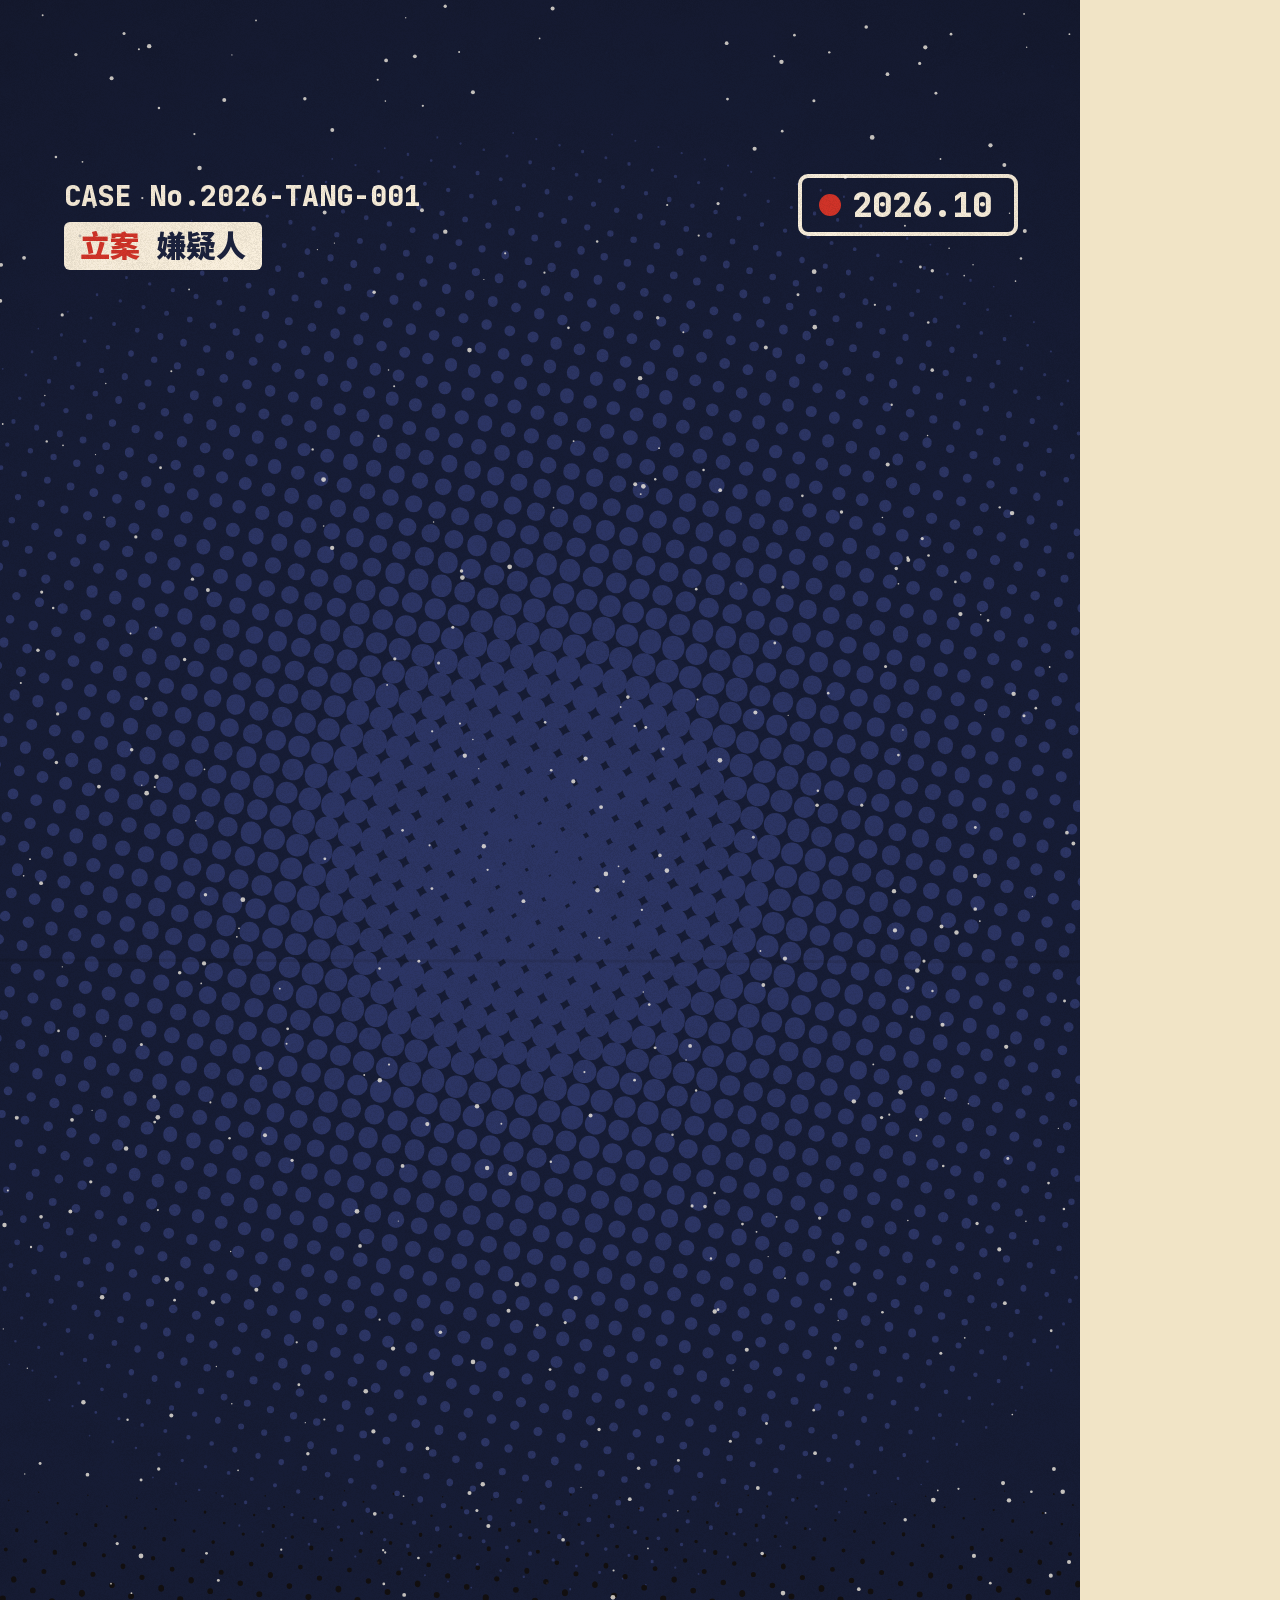
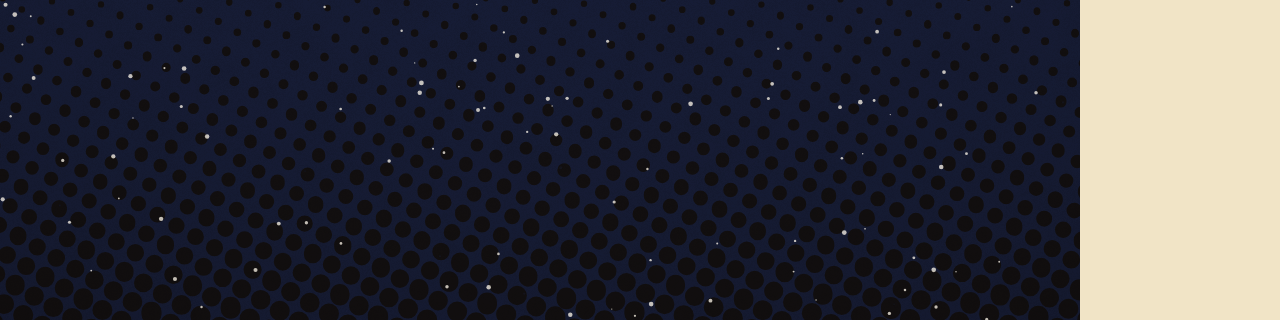
==== commit a3c0c19c: "sugar-case-file: lock visual beats to narration, land verdict stamp after its line The retime shifte" ====
--- a/sugar-case-file/index.html
+++ b/sugar-case-file/index.html
@@ -59,50 +59,54 @@
 };
 // 时间轴（单一来源；配音完成后按实测重排）
 const TL = window.TL = {
-  open: 0, mug: 1.7, hide: 3.6, blood: 8.6, c1: 15.0, c1b: 21.8, c1c: 26.8, c2: 31.6, c3: 41.6, c4: 50.2, c5: 55.8,
-  board: 63.0, disguise: 65.2, verdict: 72.8, close: 84.2, end: 89.8, dur: 93.5,
+  open: 0, mug: 2.65, hide: 5.83, blood: 10.83, c1: 18.13, c1b: 25.49, c1c: 30.91, c2: 37.4, c3: 48.77, c4: 58.23, c5: 64.63,
+  board: 72.58, disguise: 74.78, verdict: 82.46, close: 96.52, end: 102.72, dur: 106.42,
 };
 const DUR = TL.dur;
+// 画面节拍跟随台词：按字幕文本取起止时间
 // 字幕卡：口播原句（[文本, 关键词...]）
 const CAPS = [
-  [0.2, 1.9, '立案。嫌疑人：糖。', ['立案', '糖']],
-  [1.9, 3.8, '藏身地点：你手里这杯全糖奶茶。', ['全糖奶茶']],
-  [3.8, 8.6, '一大杯大约30多克，差不多8块方糖。', ['30多克', '8块方糖']],
-  [8.6, 12.0, '而你全身血液里的糖，加起来只有4克左右。', ['4克']],
-  [12.0, 14.9, '一口气灌进去七八倍，身体怎么收场？', ['七八倍']],
-  [15.1, 17.2, '罪状一：累垮胰岛素。', ['累垮胰岛素']],
-  [17.2, 19.4, '糖冲进血液，血糖猛涨，', ['血糖猛涨']],
-  [19.4, 21.8, '胰腺紧急派出胰岛素去处理。', ['胰岛素']],
-  [21.8, 25.0, '天天这样，细胞对胰岛素越来越不理睬，', ['不理睬']],
-  [25.0, 26.8, '这叫胰岛素抵抗。', ['胰岛素抵抗']],
-  [26.8, 29.4, '研究发现，每天多喝一份含糖饮料，', ['一份']],
-  [29.4, 31.6, '2型糖尿病风险约高18%。', ['18%']],
-  [31.6, 34.2, '罪状二：把肝脏变成脂肪仓库。', ['脂肪仓库']],
-  [34.2, 36.6, '糖里的果糖主要由肝脏处理，', ['果糖']],
-  [36.6, 39.6, '喝多了，肝脏就把它变成脂肪囤起来，', ['脂肪']],
-  [39.6, 41.6, '时间长了，就是脂肪肝。', ['脂肪肝']],
-  [41.6, 43.6, '罪状三：让皮肤变老。', ['皮肤变老']],
-  [43.6, 46.0, '多余的糖粘在胶原蛋白上，', ['胶原蛋白']],
-  [46.0, 47.8, '形成“糖化终产物”，', ['糖化终产物']],
-  [47.8, 50.2, '皮肤失去弹性，更容易长皱纹。', ['皱纹']],
-  [50.2, 52.0, '罪状四：腐蚀牙齿。', ['腐蚀牙齿']],
-  [52.0, 54.0, '嘴里的细菌吃糖、吐酸，', ['吐酸']],
-  [54.0, 55.8, '牙齿一点点被蛀空。', ['蛀空']],
-  [55.8, 57.8, '罪状五：悄悄让你变胖。', ['变胖']],
-  [57.8, 60.2, '用不完的糖最后变成脂肪，', ['脂肪']],
-  [60.2, 63.0, '而喝下去的热量，偏偏最不顶饱。', ['最不顶饱']],
-  [65.2, 67.2, '它最狡猾的是伪装：', ['伪装']],
-  [67.2, 69.4, '标着“不另外加糖”的奶茶，', ['不另外加糖']],
-  [69.4, 72.6, '检测出来每100克仍有约4克糖。', ['约4克糖']],
-  [73.2, 76.0, '宣判：《中国居民膳食指南》建议，', ['宣判']],
-  [76.0, 78.6, '成年人每天添加糖不超过50克，', ['50克']],
-  [78.6, 80.6, '最好控制在25克以下。', ['25克']],
-  [80.6, 83.4, '一杯全糖奶茶，就已经越过了这条线。', ['越过了这条线']],
-  [84.4, 86.0, '不是一口都不能喝，', []],
-  [86.0, 88.0, '是别天天喝、别喝全糖。', ['别天天喝', '别喝全糖']],
-  [88.0, 89.8, '结案。', ['结案']],
-  [90.0, 93.3, '关注我，复杂的事讲清楚。', ['复杂的事讲清楚']],
+  [0.2, 2.85, '立案。嫌疑人：糖。', ['立案', '糖']],
+  [2.85, 6.03, '藏身地点：你手里这杯全糖奶茶。', ['全糖奶茶']],
+  [6.03, 10.83, '一大杯大约30多克，差不多8块方糖。', ['30多克', '8块方糖']],
+  [10.83, 14.75, '而你全身血液里的糖，加起来只有4克左右。', ['4克']],
+  [14.75, 18.03, '一口气灌进去七八倍，身体怎么收场？', ['七八倍']],
+  [18.23, 20.47, '罪状一：累垮胰岛素。', ['累垮胰岛素']],
+  [20.47, 22.96, '糖冲进血液，血糖猛涨，', ['血糖猛涨']],
+  [22.96, 25.49, '胰腺紧急派出胰岛素去处理。', ['胰岛素']],
+  [25.49, 29.11, '天天这样，细胞对胰岛素越来越不理睬，', ['不理睬']],
+  [29.11, 30.91, '这叫胰岛素抵抗。', ['胰岛素抵抗']],
+  [30.91, 34.19, '研究发现，每天多喝一份含糖饮料，', ['一份']],
+  [34.19, 37.4, '2型糖尿病风险约高18%。', ['18%']],
+  [37.4, 40.49, '罪状二：把肝脏变成脂肪仓库。', ['脂肪仓库']],
+  [40.49, 43.1, '糖里的果糖主要由肝脏处理，', ['果糖']],
+  [43.1, 46.41, '喝多了，肝脏就把它变成脂肪囤起来，', ['脂肪']],
+  [46.41, 48.77, '时间长了，就是脂肪肝。', ['脂肪肝']],
+  [48.77, 51.02, '罪状三：让皮肤变老。', ['皮肤变老']],
+  [51.02, 53.53, '多余的糖粘在胶原蛋白上，', ['胶原蛋白']],
+  [53.53, 55.34, '形成“糖化终产物”，', ['糖化终产物']],
+  [55.34, 58.23, '皮肤失去弹性，更容易长皱纹。', ['皱纹']],
+  [58.23, 60.39, '罪状四：腐蚀牙齿。', ['腐蚀牙齿']],
+  [60.39, 62.75, '嘴里的细菌吃糖、吐酸，', ['吐酸']],
+  [62.75, 64.63, '牙齿一点点被蛀空。', ['蛀空']],
+  [64.63, 67.04, '罪状五：悄悄让你变胖。', ['变胖']],
+  [67.04, 69.63, '用不完的糖最后变成脂肪，', ['脂肪']],
+  [69.63, 72.58, '而喝下去的热量，偏偏最不顶饱。', ['最不顶饱']],
+  [74.78, 76.78, '它最狡猾的是伪装：', ['伪装']],
+  [76.78, 78.98, '标着“不另外加糖”的奶茶，', ['不另外加糖']],
+  [78.98, 82.26, '检测出来每100克仍有约4克糖。', ['约4克糖']],
+  [82.86, 86.09, '宣判：《中国居民膳食指南》建议，', ['宣判']],
+  [86.09, 89.16, '成年人每天添加糖不超过50克，', ['50克']],
+  [89.16, 91.4, '最好控制在25克以下。', ['25克']],
+  [91.4, 94.52, '一杯全糖奶茶，就已经越过了这条线。', ['越过了这条线']],
+  [96.72, 98.37, '不是一口都不能喝，', []],
+  [98.37, 100.92, '是别天天喝、别喝全糖。', ['别天天喝', '别喝全糖']],
+  [100.92, 102.72, '结案。', ['结案']],
+  [102.92, 106.22, '关注我，复杂的事讲清楚。', ['复杂的事讲清楚']],
 ];
+
+const capOf = (sub) => CAPS.find(c => c[2].includes(sub));
+const capT = (sub) => capOf(sub)[0], capE = (sub) => capOf(sub)[1];
 
 function el(tag, attrs = {}, parent) {
   const e = document.createElementNS(NS, tag);
@@ -825,14 +829,15 @@
     const t0 = TL.c2;
     ev(t0, 'hit'); SHAKES.push([t0, 14, 0.25]);
     for (let i = 0; i < 4; i++) ev(t0 + 2.8 + i * 0.5, 'beep', { n: i });
-    for (let i = 0; i < 6; i++) ev(t0 + 5.2 + i * 0.35, 'plop', { n: i });
-    ev(t0 + 8.1, 'stampSmall');
+    const FD = capT('囤起来') - t0 - 5.0, FL = capT('就是脂肪肝') - t0 - 8.0;
+    for (let i = 0; i < 6; i++) ev(t0 + FD + 5.2 + i * 0.35, 'plop', { n: i });
+    ev(t0 + FL + 8.1, 'stampSmall');
     return (t) => {
       const u = t - t0;
       headerAnim(hdr, t, t0);
       op(liver.g, u > 0.7 ? 1 : 0);
       const sq = squash(t, t0 + 1.1, 0.15);
-      const swell = 1 + 0.12 * E.io(seg(u, 5.0, 8.0));
+      const swell = 1 + 0.12 * E.io(seg(u, 5.0 + FD, 8.0 + FD));
       tf(liver.g, 560, lerp(1700, 1050, E.out(seg(u, 0.7, 1.1))), swell / sq, 0, swell * sq);
       crates.forEach((c, i) => {
         const s0 = 2.6 + i * 0.5, p = seg(u, s0, s0 + 0.8);
@@ -840,11 +845,11 @@
         tf(c, lerp(1160, 520, E.io(p)), 1090 + Math.abs(Math.sin(p * 9)) * -14, 0.9 * (1 - 0.6 * seg(p, 0.75, 1)));
       });
       liver.drops.forEach((d, i) => {
-        const s0 = 5.0 + d.t * 2.8;
+        const s0 = 5.0 + FD + d.t * 2.8;
         const p = E.back(seg(u, s0, s0 + 0.3));
         d.g.setAttribute('transform', `translate(${d.x} ${d.y}) scale(${p.toFixed(3)})`);
       });
-      op(fatT.g, u > 8.0 ? 1 : 0); charsPop(fatT, t, t0 + 8.0, 0.08);
+      op(fatT.g, u > 8.0 + FL ? 1 : 0); charsPop(fatT, t, t0 + 8.0 + FL, 0.08);
       view(v, t, { s: lerp(1, 1.08, E.io(seg(u, 2.2, 9.6))), cx: 560, cy: 1050 });
     };
   });
@@ -915,7 +920,8 @@
     const t0 = TL.c4;
     ev(t0, 'hit'); SHAKES.push([t0, 18, 0.25]);
     for (let i = 0; i < 6; i++) ev(t0 + 1.8 + i * 0.3, 'munch', { n: i });
-    for (let i = 0; i < 4; i++) ev(t0 + 3.6 + i * 0.4, 'crack', { n: i });
+    const TH = capT('蛀空') - t0 - 3.6;
+    for (let i = 0; i < 4; i++) ev(t0 + TH + 3.6 + i * 0.4, 'crack', { n: i });
     return (t) => {
       const u = t - t0;
       headerAnim(hdr, t, t0);
@@ -934,10 +940,10 @@
         b.setAttribute('r', (p > 0 && p < 1 ? 10 + 14 * Math.sin(p * Math.PI) : 0).toFixed(1));
       });
       tooth.holes.forEach((hg, i) => {
-        const p = E.back(seg(u, 3.6 + i * 0.4, 3.9 + i * 0.4));
+        const p = E.back(seg(u, TH + 3.6 + i * 0.4, TH + 3.9 + i * 0.4));
         op(hg, p > 0 ? 1 : 0);
       });
-      op(crunch.g, u > 3.6 ? 1 : 0); charsPop(crunch, t, t0 + 3.6, 0.06);
+      op(crunch.g, u > 3.6 + TH ? 1 : 0); charsPop(crunch, t, t0 + 3.6 + TH, 0.06);
       view(v, t, { s: lerp(1, 1.1, E.io(seg(u, 1.0, 5.6))), cx: 560, cy: 960 });
     };
   });
@@ -961,7 +967,8 @@
     const t0 = TL.c5;
     ev(t0, 'hit'); SHAKES.push([t0, 14, 0.25]);
     for (let i = 0; i < 3; i++) ev(t0 + 2.2 + i * 0.6, 'click', { n: i });
-    ev(t0 + 4.8, 'alarm'); ev(t0 + 5.8, 'deflate');
+    const GA = capT('不顶饱') - t0 - 4.0;
+    ev(t0 + GA + 4.8, 'alarm'); ev(t0 + GA + 5.8, 'deflate');
     return (t) => {
       const u = t - t0;
       headerAnim(hdr, t, t0);
@@ -970,11 +977,11 @@
       const notch = Math.min(3, Math.floor(seg(u, 2.2, 4.0) * 3 + (u >= 2.2 ? 1 : 0)));
       const bx = 380 + 60 * notch;
       tf(buckle, bx - 70, 860 + 8 * squash(t, t0 + 2.2 + (notch - 1) * 0.6, 1, 12) - 8, 1);
-      op(g1.g, u > 4.0 ? 1 : 0); op(g2.g, u > 4.0 ? 1 : 0);
-      tf(g1.g, 300, 1160 - 40 * (1 - E.back(seg(u, 4.0, 4.35))), 0.92);
-      tf(g2.g, 780, 1160 - 40 * (1 - E.back(seg(u, 4.15, 4.5))), 0.92);
-      const a1 = lerp(-180, -12, E.out(seg(u, 4.4, 5.0))) + (u > 5 ? Math.sin(u * 40) * 2 : 0);
-      const a2 = lerp(-180, -160, E.out(seg(u, 5.6, 6.2)));
+      op(g1.g, u > 4.0 + GA ? 1 : 0); op(g2.g, u > 4.0 + GA ? 1 : 0);
+      tf(g1.g, 300, 1160 - 40 * (1 - E.back(seg(u, 4.0 + GA, 4.35 + GA))), 0.92);
+      tf(g2.g, 780, 1160 - 40 * (1 - E.back(seg(u, 4.15 + GA, 4.5 + GA))), 0.92);
+      const a1 = lerp(-180, -12, E.out(seg(u, 4.4 + GA, 5.0 + GA))) + (u > 5 + GA ? Math.sin(u * 40) * 2 : 0);
+      const a2 = lerp(-180, -160, E.out(seg(u, 5.6 + GA, 6.2 + GA)));
       g1.needle.setAttribute('transform', `rotate(${a1.toFixed(2)})`);
       g2.needle.setAttribute('transform', `rotate(${a2.toFixed(2)})`);
       view(v, t, { s: 1 + 0.006 * Math.exp(-((u % 0.652) / 0.07)) });
@@ -1089,24 +1096,26 @@
     const cupIc = el('g', {}, v); milkTea(cupIc, { pearls: true });
     const st = stampEl(g, '越线', { size: 210, color: C.red });
     const t0 = TL.verdict;
-    ev(t0 - 0.0, 'gavel'); ev(t0 + 3.4, 'line'); ev(t0 + 5.9, 'line'); ev(t0 + 8.0, 'riser');
-    ev(t0 + 10.75, 'stamp', { big: 1 });
-    SHAKES.push([t0 + 10.75, 26, 0.45]); FLASHES.push([t0 + 10.75, 0.5]);
+    const L5 = capT('50克') - t0 - 3.4, L2 = capT('25克') - t0 - 5.9, VB = capT('越过了这条线') - t0 - 8.0;
+    const ST = capE('越过了这条线') + 0.7;
+    ev(t0 - 0.0, 'gavel'); ev(t0 + 3.4 + L5, 'line'); ev(t0 + 5.9 + L2, 'line'); ev(t0 + 8.0 + VB, 'riser');
+    ev(ST, 'stamp', { big: 1, verdict: 1 });
+    SHAKES.push([ST, 26, 0.45]); FLASHES.push([ST, 0.5]);
     return (t) => {
       const u = t - t0;
       charsPop(h, t, t0 + 0.15, 0.1, 0.45, 100);
       op(book, u > 0.8 ? 1 : 0); tf(book, 64, 580 - 30 * (1 - E.back(seg(u, 0.8, 1.15))));
       op(ruler, u > 3.0 ? 1 : 0); tf(ruler, -300 * (1 - E.out(seg(u, 3.0, 3.4))), 0);
-      const l50 = seg(u, 3.4, 3.9), l25 = seg(u, 5.9, 6.4);
+      const l50 = seg(u, 3.4 + L5, 3.9 + L5), l25 = seg(u, 5.9 + L2, 6.4 + L2);
       line50.setAttribute('clip-path', ''); op(line50, l50); tf(line50, -300 * (1 - E.out(l50)), 0);
       op(line25, l25); tf(line25, -300 * (1 - E.out(l25)), 0);
       // 糖量柱涨到 32g 越过 25 线
-      const fill = 32 * E.io(seg(u, 8.0, 9.8));
+      const fill = 32 * E.io(seg(u, 8.0 + VB, 9.8 + VB));
       bar.setAttribute('y', yOf(fill)); bar.setAttribute('height', Math.max(0, fill * 10));
-      op(bar, u > 7.9 ? 1 : 0);
-      op(cupIc, u > 7.8 ? 1 : 0); tf(cupIc, 490, yOf(fill) - 150, 0.36);
-      stampAnim(st, t, t0 + 10.75, 700, 860, -10);
-      view(v, t, { s: lerp(1, 1.06, E.io(seg(u, 8.0, 10.6))), cx: 520, cy: 980 });
+      op(bar, u > 7.9 + VB ? 1 : 0);
+      op(cupIc, u > 7.8 + VB ? 1 : 0); tf(cupIc, 490, yOf(fill) - 150, 0.36);
+      stampAnim(st, t, ST, 700, 860, -10);
+      view(v, t, { s: lerp(1, 1.06, E.io(seg(u, 8.0 + VB, ST - t0 - 0.2))), cx: 520, cy: 980 });
     };
   });
 
@@ -1129,23 +1138,24 @@
     const cube = cubeChar(v);
     const st = stampEl(g, '结案', { size: 200, color: C.red });
     const t0 = TL.close;
-    ev(t0, 'wipe'); ev(t0 + 1.2, 'paper'); ev(t0 + 2.0, 'paper'); ev(t0 + 4.15, 'stamp', { big: 1 }); ev(t0 + 4.9, 'drawer');
-    SHAKES.push([t0 + 4.15, 22, 0.35]);
-    return (t) => {
-      const u = t - t0;
-      op(s1, u > 1.2 ? 1 : 0); op(s2, u > 2.0 ? 1 : 0);
-      const slide = E.io(seg(u, 4.6, 5.4));
-      tf(s1, 330, 640 + 60 * (1 - E.back(seg(u, 1.2, 1.5))) + slide * 900, 1, -6);
-      tf(s2, 750, 820 + 60 * (1 - E.back(seg(u, 2.0, 2.3))) + slide * 900, 1, 5);
+    const NS1 = capT('别天天喝') - t0 - 1.2, CS = capT('结案。') - t0 + 0.15 - 4.15;
+    ev(t0, 'wipe'); ev(t0 + 1.2 + NS1, 'paper'); ev(t0 + 2.0 + NS1, 'paper'); ev(t0 + 4.15 + CS, 'stamp', { big: 1, close: 1 }); ev(t0 + 4.9 + CS, 'drawer');
+    SHAKES.push([t0 + 4.15 + CS, 22, 0.35]);
+    return (t) => {
+      const u = t - t0;
+      op(s1, u > 1.2 + NS1 ? 1 : 0); op(s2, u > 2.0 + NS1 ? 1 : 0);
+      const slide = E.io(seg(u, 4.6 + CS, 5.4 + CS));
+      tf(s1, 330, 640 + 60 * (1 - E.back(seg(u, 1.2 + NS1, 1.5 + NS1))) + slide * 900, 1, -6);
+      tf(s2, 750, 820 + 60 * (1 - E.back(seg(u, 2.0 + NS1, 2.3 + NS1))) + slide * 900, 1, 5);
       tf(fd, 540, 1010 + slide * 520, lerp(0.9, 0.55, slide), 0, lerp(0.9, 0.55, slide) * (1 - 0.4 * slide));
       // 方糖：判决后蔫掉
       const sad = u > 0.4;
       tf(cube.g, 840, 1060 + slide * 900, 0.55);
       setCube(cube, { open: blinkAt(t, [t0 + 2.6]), lid: sad ? 0.55 : 0.2, brow: sad ? -16 : 10, mouth: sad ? 'sad' : 'smirk', lookY: 6, armL: 20, armR: -20 });
       op(cube.g, u > 0.1 ? 1 : 0);
-      stampAnim(st, t, t0 + 4.15, 520, 1000 + slide * 520, -8);
-      op(drawer, 1); tf(drawer, 0, lerp(800, 0, E.out(seg(u, 4.4, 5.0))));
-      view(v, t, { s: lerp(1, 0.9, E.io(seg(u, 4.6, 5.6))), cx: 540, cy: 1200 });
+      stampAnim(st, t, t0 + 4.15 + CS, 520, 1000 + slide * 520, -8);
+      op(drawer, 1); tf(drawer, 0, lerp(800, 0, E.out(seg(u, 4.4 + CS, 5.0 + CS))));
+      view(v, t, { s: lerp(1, 0.9, E.io(seg(u, 4.6 + CS, 5.6 + CS))), cx: 540, cy: 1200 });
     };
   });
 
